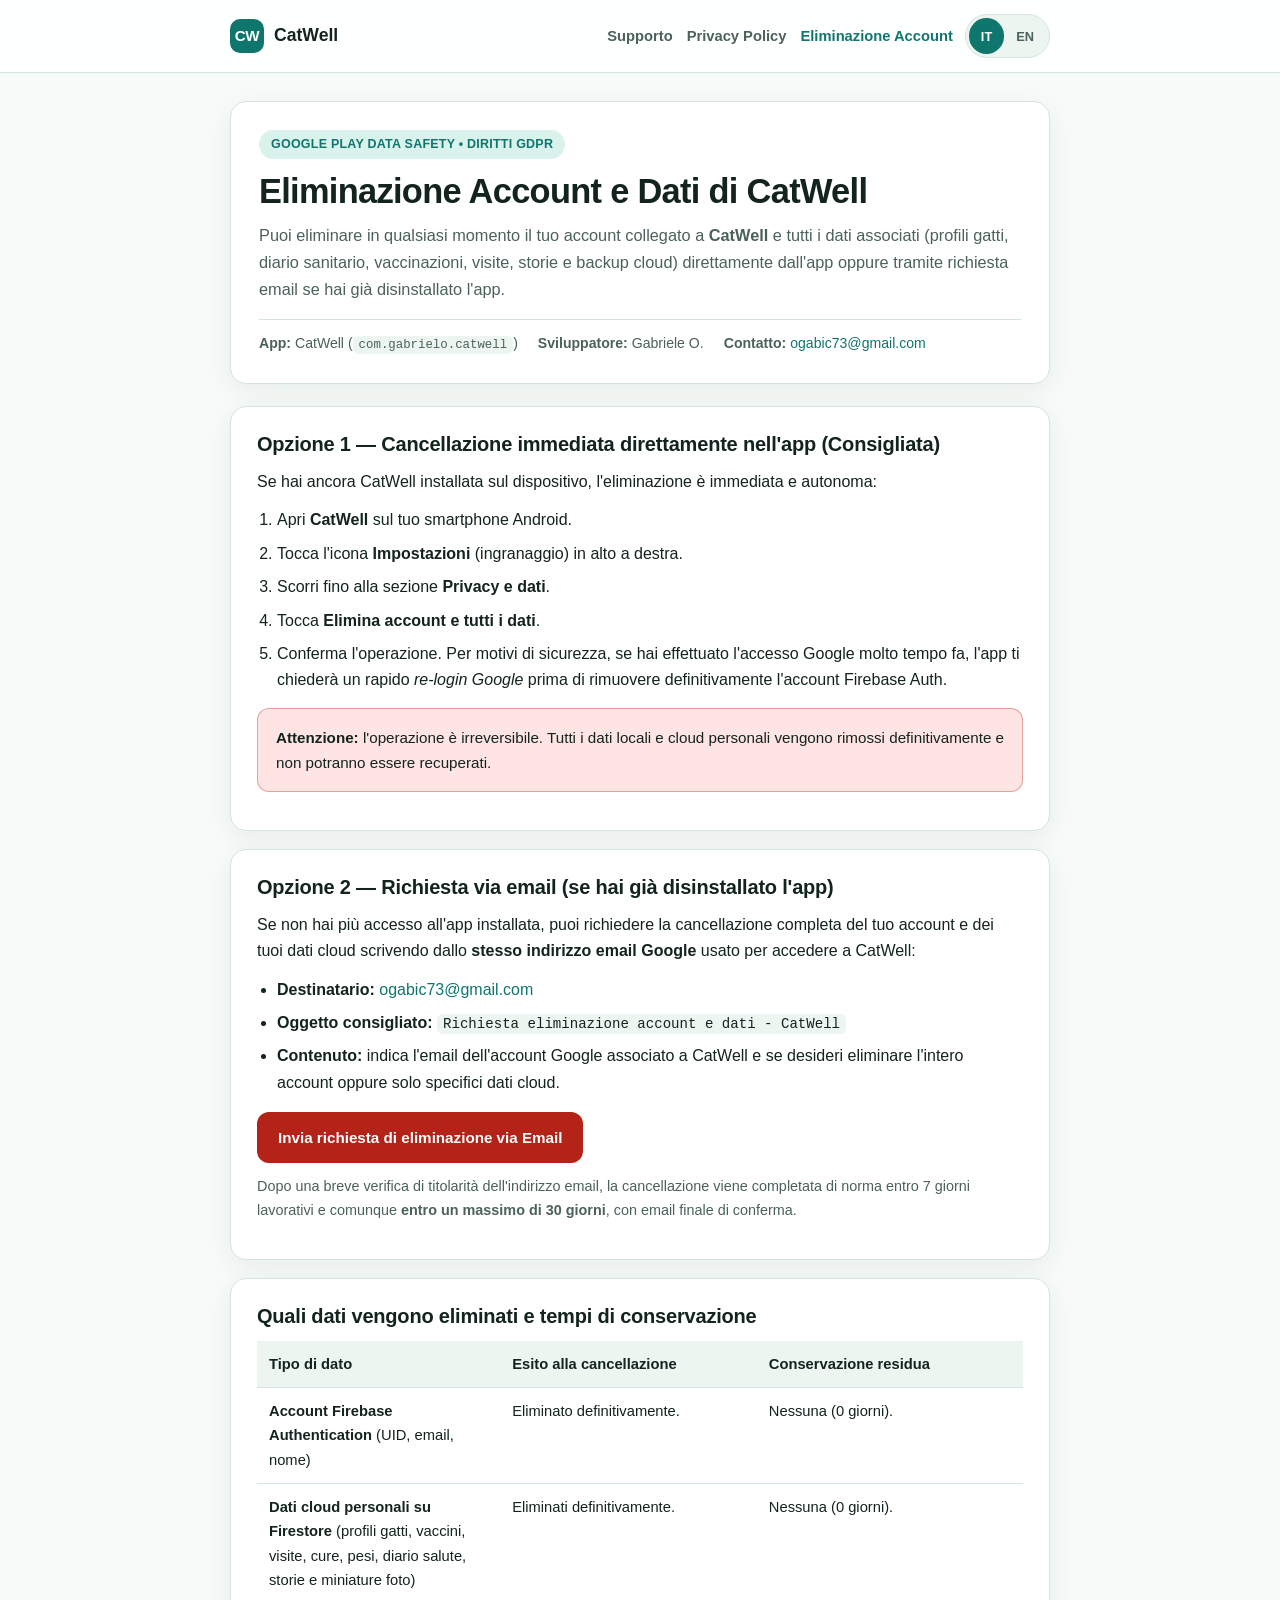
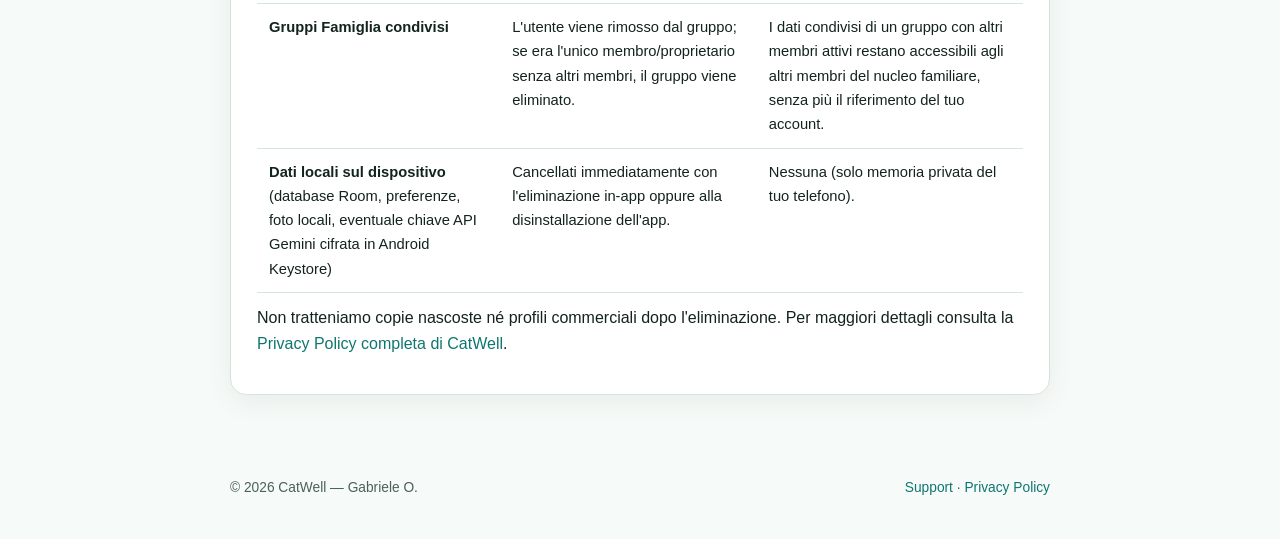
==== account-deletion.html @ 0271b12c "Add files via upload" ====
<!DOCTYPE html>
<html lang="it">
<head>
  <meta charset="UTF-8">
  <meta name="viewport" content="width=device-width, initial-scale=1.0">
  <title>Eliminazione Account e Dati — CatWell</title>
  <meta name="description" content="Come eliminare definitivamente l'account Google collegato e tutti i dati personali associati all'app Android CatWell.">
  <link rel="stylesheet" href="styles.css">
</head>
<body>
  <header class="site-header">
    <div class="header-inner">
      <a class="brand" href="index.html">
        <span class="brand-mark" aria-hidden="true">CW</span>
        <span>CatWell</span>
      </a>
      <div class="header-actions">
        <nav class="nav-links" aria-label="Menu principale">
          <a href="index.html" data-i18n-it="Supporto" data-i18n-en="Support">Supporto</a>
          <a href="privacy-policy.html" data-i18n-it="Privacy Policy" data-i18n-en="Privacy Policy">Privacy Policy</a>
          <a href="account-deletion.html" aria-current="page" data-i18n-it="Eliminazione Account" data-i18n-en="Account Deletion">Eliminazione Account</a>
        </nav>
        <div class="lang-switch" role="group" aria-label="Language switcher">
          <button type="button" class="lang-btn active" data-lang-btn="it" aria-pressed="true">IT</button>
          <button type="button" class="lang-btn" data-lang-btn="en" aria-pressed="false">EN</button>
        </div>
      </div>
    </div>
  </header>

  <main class="container">
    <!-- ITALIAN CONTENT -->
    <div data-lang="it" id="it">
      <section class="hero">
        <span class="eyebrow">Google Play Data Safety • Diritti GDPR</span>
        <h1>Eliminazione Account e Dati di CatWell</h1>
        <p class="lead">
          Puoi eliminare in qualsiasi momento il tuo account collegato a <strong>CatWell</strong> e tutti
          i dati associati (profili gatti, diario sanitario, vaccinazioni, visite, storie e backup cloud)
          direttamente dall'app oppure tramite richiesta email se hai già disinstallato l'app.
        </p>
        <div class="meta-row">
          <span><strong>App:</strong> CatWell (<code>com.gabrielo.catwell</code>)</span>
          <span><strong>Sviluppatore:</strong> Gabriele O.</span>
          <span><strong>Contatto:</strong> <a href="mailto:ogabic73@gmail.com">ogabic73@gmail.com</a></span>
        </div>
      </section>

      <section class="card">
        <h2>Opzione 1 — Cancellazione immediata direttamente nell'app (Consigliata)</h2>
        <p>Se hai ancora CatWell installata sul dispositivo, l'eliminazione è immediata e autonoma:</p>
        <ol>
          <li>Apri <strong>CatWell</strong> sul tuo smartphone Android.</li>
          <li>Tocca l'icona <strong>Impostazioni</strong> (ingranaggio) in alto a destra.</li>
          <li>Scorri fino alla sezione <strong>Privacy e dati</strong>.</li>
          <li>Tocca <strong>Elimina account e tutti i dati</strong>.</li>
          <li>Conferma l'operazione. Per motivi di sicurezza, se hai effettuato l'accesso Google molto tempo fa, l'app ti chiederà un rapido <em>re-login Google</em> prima di rimuovere definitivamente l'account Firebase Auth.</li>
        </ol>
        <div class="callout-danger">
          <strong>Attenzione:</strong> l'operazione è irreversibile. Tutti i dati locali e cloud
          personali vengono rimossi definitivamente e non potranno essere recuperati.
        </div>
      </section>

      <section class="card">
        <h2>Opzione 2 — Richiesta via email (se hai già disinstallato l'app)</h2>
        <p>
          Se non hai più accesso all'app installata, puoi richiedere la cancellazione completa del tuo
          account e dei tuoi dati cloud scrivendo dallo <strong>stesso indirizzo email Google</strong>
          usato per accedere a CatWell:
        </p>
        <ul>
          <li><strong>Destinatario:</strong> <a href="mailto:ogabic73@gmail.com">ogabic73@gmail.com</a></li>
          <li><strong>Oggetto consigliato:</strong> <code>Richiesta eliminazione account e dati - CatWell</code></li>
          <li><strong>Contenuto:</strong> indica l'email dell'account Google associato a CatWell e se desideri eliminare l'intero account oppure solo specifici dati cloud.</li>
        </ul>
        <div class="btn-row">
          <a class="btn btn-danger" href="mailto:ogabic73@gmail.com?subject=Richiesta%20eliminazione%20account%20e%20dati%20-%20CatWell&amp;body=Ciao%2C%0A%0AChiedo%20l%27eliminazione%20definitiva%20del%20mio%20account%20CatWell%20e%20di%20tutti%20i%20dati%20cloud%20associati.%0A%0AEmail%20account%20Google%20usato%20in%20CatWell%3A%20%0A%0AGrazie.">
            Invia richiesta di eliminazione via Email
          </a>
        </div>
        <p style="margin-top: 12px; color: var(--text-muted); font-size: 0.9rem;">
          Dopo una breve verifica di titolarità dell'indirizzo email, la cancellazione viene completata
          di norma entro 7 giorni lavorativi e comunque <strong>entro un massimo di 30 giorni</strong>,
          con email finale di conferma.
        </p>
      </section>

      <section class="card">
        <h2>Quali dati vengono eliminati e tempi di conservazione</h2>
        <div class="table-wrap">
          <table>
            <thead>
              <tr>
                <th>Tipo di dato</th>
                <th>Esito alla cancellazione</th>
                <th>Conservazione residua</th>
              </tr>
            </thead>
            <tbody>
              <tr>
                <td><strong>Account Firebase Authentication</strong> (UID, email, nome)</td>
                <td>Eliminato definitivamente.</td>
                <td>Nessuna (0 giorni).</td>
              </tr>
              <tr>
                <td><strong>Dati cloud personali su Firestore</strong> (profili gatti, vaccini, visite, cure, pesi, diario salute, storie e miniature foto)</td>
                <td>Eliminati definitivamente.</td>
                <td>Nessuna (0 giorni).</td>
              </tr>
              <tr>
                <td><strong>Gruppi Famiglia condivisi</strong></td>
                <td>L'utente viene rimosso dal gruppo; se era l'unico membro/proprietario senza altri membri, il gruppo viene eliminato.</td>
                <td>I dati condivisi di un gruppo con altri membri attivi restano accessibili agli altri membri del nucleo familiare, senza più il riferimento del tuo account.</td>
              </tr>
              <tr>
                <td><strong>Dati locali sul dispositivo</strong> (database Room, preferenze, foto locali, eventuale chiave API Gemini cifrata in Android Keystore)</td>
                <td>Cancellati immediatamente con l'eliminazione in-app oppure alla disinstallazione dell'app.</td>
                <td>Nessuna (solo memoria privata del tuo telefono).</td>
              </tr>
            </tbody>
          </table>
        </div>
        <p>
          Non tratteniamo copie nascoste né profili commerciali dopo l'eliminazione. Per maggiori
          dettagli consulta la <a href="privacy-policy.html">Privacy Policy completa di CatWell</a>.
        </p>
      </section>
    </div>

    <!-- ENGLISH CONTENT -->
    <div data-lang="en" id="en" class="lang-hidden">
      <section class="hero">
        <span class="eyebrow">Google Play Data Safety • GDPR Rights</span>
        <h1>CatWell Account &amp; Data Deletion</h1>
        <p class="lead">
          You can permanently delete your linked <strong>CatWell</strong> account and all associated
          data (cat profiles, health diary, vaccinations, appointments, stories, and cloud backups)
          directly inside the app at any time, or via email if you have already uninstalled the app.
        </p>
        <div class="meta-row">
          <span><strong>App:</strong> CatWell (<code>com.gabrielo.catwell</code>)</span>
          <span><strong>Developer:</strong> Gabriele O.</span>
          <span><strong>Contact:</strong> <a href="mailto:ogabic73@gmail.com">ogabic73@gmail.com</a></span>
        </div>
      </section>

      <section class="card">
        <h2>Option 1 — Instant Deletion Inside the App (Recommended)</h2>
        <p>If CatWell is still installed on your Android device, deletion is immediate and self-service:</p>
        <ol>
          <li>Open <strong>CatWell</strong> on your Android phone.</li>
          <li>Tap the <strong>Settings</strong> (gear) icon in the top-right corner.</li>
          <li>Scroll to the <strong>Privacy &amp; Data</strong> section.</li>
          <li>Tap <strong>Delete account and all data</strong>.</li>
          <li>Confirm deletion. For security, if your Google session is old, CatWell will ask you to re-authenticate with Google before permanently removing your Firebase Authentication account.</li>
        </ol>
        <div class="callout-danger">
          <strong>Warning:</strong> Deletion is permanent and cannot be undone. All local and personal
          cloud records will be permanently erased.
        </div>
      </section>

      <section class="card">
        <h2>Option 2 — Email Request (If You Already Uninstalled the App)</h2>
        <p>
          If you no longer have CatWell installed, request complete account and cloud data deletion by
          sending an email from the <strong>same Google account email address</strong> used in CatWell:
        </p>
        <ul>
          <li><strong>Recipient:</strong> <a href="mailto:ogabic73@gmail.com">ogabic73@gmail.com</a></li>
          <li><strong>Subject:</strong> <code>Account and Data Deletion Request - CatWell</code></li>
          <li><strong>Details:</strong> Include the Google email address linked to CatWell and specify whether you want full account deletion or removal of specific cloud data.</li>
        </ul>
        <div class="btn-row">
          <a class="btn btn-danger" href="mailto:ogabic73@gmail.com?subject=Account%20and%20Data%20Deletion%20Request%20-%20CatWell&amp;body=Hello%2C%0A%0APlease%20permanently%20delete%20my%20CatWell%20account%20and%20all%20associated%20cloud%20data.%0A%0AGoogle%20email%20used%20in%20CatWell%3A%20%0A%0AThank%20you.">
            Send Deletion Request by Email
          </a>
        </div>
        <p style="margin-top: 12px; color: var(--text-muted); font-size: 0.9rem;">
          After verifying ownership of the email address, deletion is typically completed within 7
          business days and always <strong>within a maximum of 30 days</strong>, followed by a confirmation email.
        </p>
      </section>

      <section class="card">
        <h2>Data Deleted &amp; Retention Summary</h2>
        <div class="table-wrap">
          <table>
            <thead>
              <tr>
                <th>Data Type</th>
                <th>Action on Deletion</th>
                <th>Retention After Deletion</th>
              </tr>
            </thead>
            <tbody>
              <tr>
                <td><strong>Firebase Authentication Account</strong> (UID, email, display name)</td>
                <td>Permanently deleted.</td>
                <td>None (0 days).</td>
              </tr>
              <tr>
                <td><strong>Personal Cloud Firestore Data</strong> (cat profiles, vaccines, vet visits, care tasks, weight logs, diary notes, stories &amp; thumbnails)</td>
                <td>Permanently deleted.</td>
                <td>None (0 days).</td>
              </tr>
              <tr>
                <td><strong>Shared Family Sync Groups</strong></td>
                <td>Your membership is removed; if you were the sole remaining member, the family group is deleted.</td>
                <td>Shared records in an active multi-member family group remain accessible to the remaining family members without your personal account record.</td>
              </tr>
              <tr>
                <td><strong>On-Device Local Data</strong> (Room database, preferences, local photos, optional Android Keystore-encrypted personal Gemini API key)</td>
                <td>Wiped immediately on in-app deletion or automatically removed when uninstalling the app.</td>
                <td>None (stored exclusively in your device's private app storage).</td>
              </tr>
            </tbody>
          </table>
        </div>
        <p>
          We do not retain hidden backups or marketing profiles after deletion. See the full
          <a href="privacy-policy.html#en">CatWell Privacy Policy</a> for additional details.
        </p>
      </section>
    </div>
  </main>

  <footer class="site-footer">
    <span>© 2026 CatWell — Gabriele O.</span>
    <span><a href="index.html">Support</a> · <a href="privacy-policy.html">Privacy Policy</a></span>
  </footer>

  <script>
    (function () {
      function setLang(lang) {
        document.documentElement.lang = lang;
        document.querySelectorAll('[data-lang]').forEach(function (el) {
          el.classList.toggle('lang-hidden', el.getAttribute('data-lang') !== lang);
        });
        document.querySelectorAll('[data-lang-btn]').forEach(function (btn) {
          var active = btn.getAttribute('data-lang-btn') === lang;
          btn.classList.toggle('active', active);
          btn.setAttribute('aria-pressed', active ? 'true' : 'false');
        });
        document.querySelectorAll('[data-i18n-it]').forEach(function (el) {
          el.textContent = el.getAttribute(lang === 'en' ? 'data-i18n-en' : 'data-i18n-it');
        });
      }
      var initial = (window.location.hash === '#en' || new URLSearchParams(window.location.search).get('lang') === 'en') ? 'en' : 'it';
      setLang(initial);
      document.querySelectorAll('[data-lang-btn]').forEach(function (btn) {
        btn.addEventListener('click', function () {
          setLang(btn.getAttribute('data-lang-btn'));
        });
      });
    })();
  </script>
</body>
</html>
---- styles.css ----
:root {
  --bg: #f6faf8;
  --surface: #ffffff;
  --surface-subtle: #edf5f1;
  --text: #13231f;
  --text-muted: #4b615b;
  --primary: #0f766e;
  --primary-hover: #0d5f59;
  --primary-soft: #d9f2ec;
  --border: #d5e4de;
  --danger: #b42318;
  --danger-soft: #fee4e2;
  --warning-bg: #fff8eb;
  --warning-border: #f5c97b;
  --shadow: 0 8px 28px rgba(15, 45, 38, 0.06);
  --radius: 16px;
}

@media (prefers-color-scheme: dark) {
  :root {
    --bg: #0c1412;
    --surface: #13201d;
    --surface-subtle: #192925;
    --text: #e9f3f0;
    --text-muted: #a3bab3;
    --primary: #2dd4bf;
    --primary-hover: #5eead4;
    --primary-soft: rgba(45, 212, 191, 0.14);
    --border: #243934;
    --danger: #fda29b;
    --danger-soft: rgba(240, 68, 56, 0.16);
    --warning-bg: rgba(245, 158, 11, 0.12);
    --warning-border: rgba(245, 158, 11, 0.35);
    --shadow: 0 12px 32px rgba(0, 0, 0, 0.35);
  }
}

* {
  box-sizing: border-box;
}

html {
  scroll-behavior: smooth;
}

body {
  margin: 0;
  font-family: -apple-system, BlinkMacSystemFont, "Segoe UI", Roboto, Inter, Helvetica, Arial, sans-serif;
  background: var(--bg);
  color: var(--text);
  line-height: 1.65;
  -webkit-font-smoothing: antialiased;
}

a {
  color: var(--primary);
  text-decoration: none;
}

a:hover {
  text-decoration: underline;
}

.site-header {
  position: sticky;
  top: 0;
  z-index: 20;
  background: color-mix(in srgb, var(--surface) 88%, transparent);
  backdrop-filter: blur(12px);
  border-bottom: 1px solid var(--border);
}

.header-inner {
  max-width: 860px;
  margin: 0 auto;
  padding: 14px 20px;
  display: flex;
  align-items: center;
  justify-content: space-between;
  gap: 12px;
  flex-wrap: wrap;
}

.brand {
  display: inline-flex;
  align-items: center;
  gap: 10px;
  font-weight: 800;
  font-size: 1.1rem;
  color: var(--text);
}

.brand-mark {
  width: 34px;
  height: 34px;
  border-radius: 10px;
  background: var(--primary);
  color: #ffffff;
  display: inline-flex;
  align-items: center;
  justify-content: center;
  font-weight: 800;
  font-size: 0.95rem;
  letter-spacing: -0.02em;
}

@media (prefers-color-scheme: dark) {
  .brand-mark {
    color: #062825;
  }
}

.header-actions {
  display: flex;
  align-items: center;
  gap: 12px;
  flex-wrap: wrap;
}

.nav-links {
  display: flex;
  gap: 14px;
  font-size: 0.92rem;
  font-weight: 600;
}

.nav-links a {
  color: var(--text-muted);
}

.nav-links a[aria-current="page"],
.nav-links a:hover {
  color: var(--primary);
}

.lang-switch {
  display: inline-flex;
  padding: 3px;
  border-radius: 999px;
  border: 1px solid var(--border);
  background: var(--surface-subtle);
}

.lang-btn {
  border: 0;
  background: transparent;
  color: var(--text-muted);
  font-weight: 700;
  font-size: 0.8rem;
  padding: 6px 12px;
  min-height: 36px;
  border-radius: 999px;
  cursor: pointer;
}

.lang-btn.active {
  background: var(--primary);
  color: #ffffff;
}

@media (prefers-color-scheme: dark) {
  .lang-btn.active {
    color: #062825;
  }
}

.container {
  max-width: 860px;
  margin: 0 auto;
  padding: 28px 20px 64px;
}

.hero {
  background: var(--surface);
  border: 1px solid var(--border);
  border-radius: var(--radius);
  padding: 28px;
  box-shadow: var(--shadow);
  margin-bottom: 22px;
}

.eyebrow {
  display: inline-block;
  padding: 4px 12px;
  border-radius: 999px;
  background: var(--primary-soft);
  color: var(--primary);
  font-size: 0.78rem;
  font-weight: 700;
  letter-spacing: 0.02em;
  text-transform: uppercase;
  margin-bottom: 12px;
}

h1 {
  margin: 0 0 10px;
  font-size: clamp(1.6rem, 3.2vw, 2.15rem);
  line-height: 1.2;
  letter-spacing: -0.02em;
}

h2 {
  margin: 0 0 12px;
  font-size: 1.25rem;
  line-height: 1.3;
  letter-spacing: -0.01em;
}

h3 {
  margin: 18px 0 8px;
  font-size: 1.02rem;
}

p {
  margin: 0 0 12px;
  color: var(--text);
}

.lead {
  color: var(--text-muted);
  font-size: 1.02rem;
  margin-bottom: 16px;
}

.meta-row {
  display: flex;
  flex-wrap: wrap;
  gap: 10px 20px;
  font-size: 0.88rem;
  color: var(--text-muted);
  padding-top: 12px;
  border-top: 1px solid var(--border);
}

.card {
  background: var(--surface);
  border: 1px solid var(--border);
  border-radius: var(--radius);
  padding: 24px 26px;
  box-shadow: var(--shadow);
  margin-bottom: 18px;
}

.card-grid {
  display: grid;
  grid-template-columns: repeat(auto-fit, minmax(240px, 1fr));
  gap: 16px;
  margin-bottom: 18px;
}

.card ul,
.card ol {
  margin: 8px 0 12px;
  padding-left: 20px;
}

.card li {
  margin-bottom: 7px;
}

.callout {
  padding: 16px 18px;
  border-radius: 12px;
  background: var(--warning-bg);
  border: 1px solid var(--warning-border);
  margin: 14px 0;
  font-size: 0.95rem;
}

.callout-danger {
  padding: 16px 18px;
  border-radius: 12px;
  background: var(--danger-soft);
  border: 1px solid color-mix(in srgb, var(--danger) 35%, transparent);
  margin: 14px 0;
  font-size: 0.95rem;
}

.btn-row {
  display: flex;
  flex-wrap: wrap;
  gap: 12px;
  margin-top: 16px;
}

.btn {
  display: inline-flex;
  align-items: center;
  justify-content: center;
  min-height: 48px;
  padding: 12px 20px;
  border-radius: 12px;
  font-weight: 700;
  font-size: 0.95rem;
  border: 1px solid transparent;
  transition: background-color 0.15s ease, border-color 0.15s ease;
}

.btn:hover {
  text-decoration: none;
}

.btn-primary {
  background: var(--primary);
  color: #ffffff;
}

.btn-primary:hover {
  background: var(--primary-hover);
}

@media (prefers-color-scheme: dark) {
  .btn-primary {
    color: #062825;
  }
}

.btn-outline {
  background: transparent;
  color: var(--text);
  border-color: var(--border);
}

.btn-outline:hover {
  background: var(--surface-subtle);
}

.btn-danger {
  background: var(--danger);
  color: #ffffff;
}

@media (prefers-color-scheme: dark) {
  .btn-danger {
    color: #2b0706;
  }
}

.toc {
  display: flex;
  flex-wrap: wrap;
  gap: 8px;
  margin-top: 14px;
}

.toc a {
  font-size: 0.85rem;
  font-weight: 600;
  padding: 6px 12px;
  border-radius: 999px;
  background: var(--surface-subtle);
  border: 1px solid var(--border);
  color: var(--text);
}

.toc a:hover {
  border-color: var(--primary);
  color: var(--primary);
  text-decoration: none;
}

.table-wrap {
  width: 100%;
  overflow-x: auto;
  margin: 12px 0;
}

table {
  width: 100%;
  border-collapse: collapse;
  font-size: 0.92rem;
}

th,
td {
  text-align: left;
  padding: 11px 12px;
  border-bottom: 1px solid var(--border);
  vertical-align: top;
}

th {
  background: var(--surface-subtle);
  font-weight: 700;
}

code {
  font-family: ui-monospace, SFMono-Regular, Menlo, Monaco, Consolas, monospace;
  font-size: 0.88em;
  padding: 2px 6px;
  border-radius: 6px;
  background: var(--surface-subtle);
}

.site-footer {
  max-width: 860px;
  margin: 0 auto;
  padding: 0 20px 40px;
  color: var(--text-muted);
  font-size: 0.86rem;
  display: flex;
  justify-content: space-between;
  flex-wrap: wrap;
  gap: 10px;
}

.lang-hidden {
  display: none !important;
}

@media (max-width: 600px) {
  .hero,
  .card {
    padding: 20px 18px;
  }
}
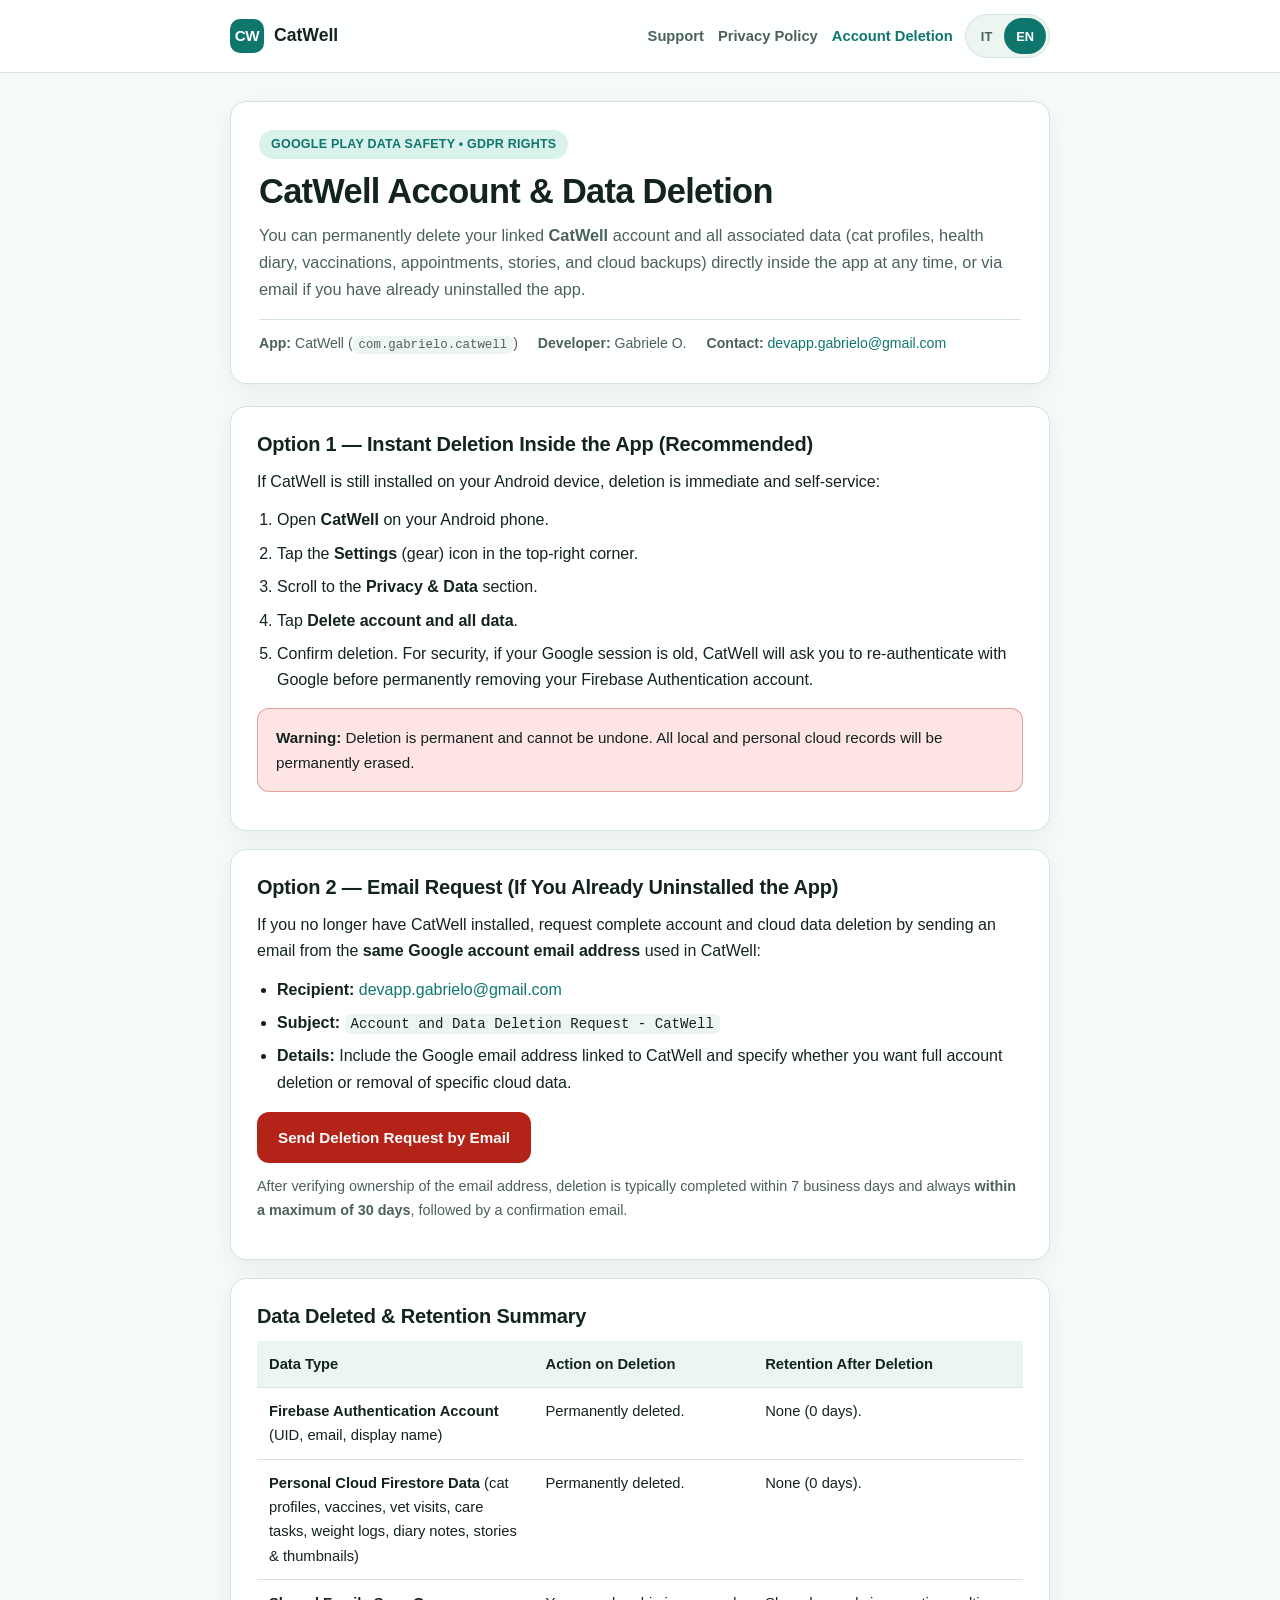
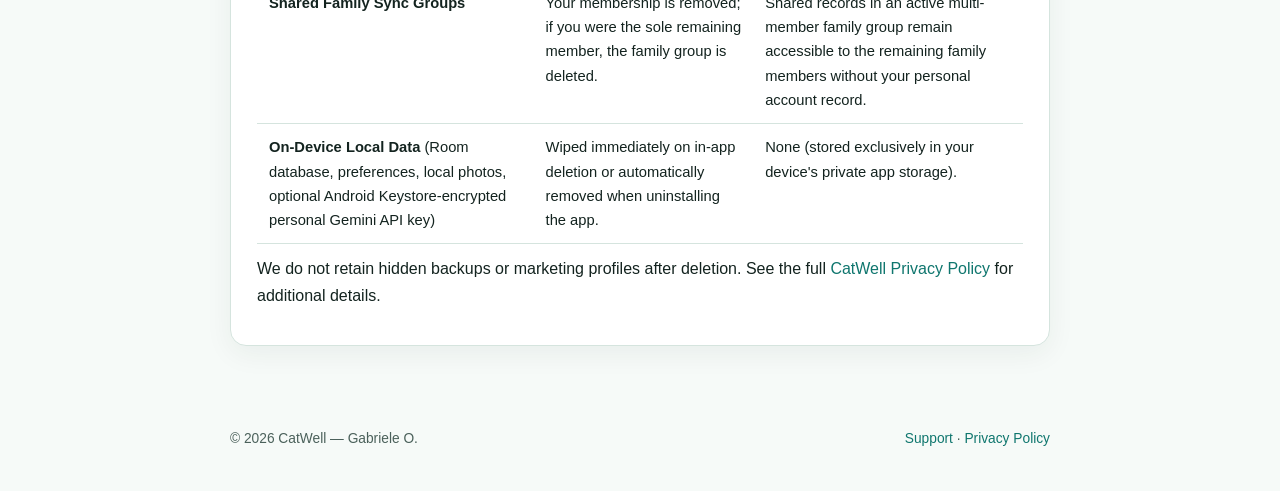
==== commit f2854529: "Add files via upload" ====
--- a/account-deletion.html
+++ b/account-deletion.html
@@ -42,7 +42,7 @@
         <div class="meta-row">
           <span><strong>App:</strong> CatWell (<code>com.gabrielo.catwell</code>)</span>
           <span><strong>Sviluppatore:</strong> Gabriele O.</span>
-          <span><strong>Contatto:</strong> <a href="mailto:ogabic73@gmail.com">ogabic73@gmail.com</a></span>
+          <span><strong>Contatto:</strong> <a href="mailto:devapp.gabrielo@gmail.com">devapp.gabrielo@gmail.com</a></span>
         </div>
       </section>
 
@@ -70,12 +70,12 @@
           usato per accedere a CatWell:
         </p>
         <ul>
-          <li><strong>Destinatario:</strong> <a href="mailto:ogabic73@gmail.com">ogabic73@gmail.com</a></li>
+          <li><strong>Destinatario:</strong> <a href="mailto:devapp.gabrielo@gmail.com">devapp.gabrielo@gmail.com</a></li>
           <li><strong>Oggetto consigliato:</strong> <code>Richiesta eliminazione account e dati - CatWell</code></li>
           <li><strong>Contenuto:</strong> indica l'email dell'account Google associato a CatWell e se desideri eliminare l'intero account oppure solo specifici dati cloud.</li>
         </ul>
         <div class="btn-row">
-          <a class="btn btn-danger" href="mailto:ogabic73@gmail.com?subject=Richiesta%20eliminazione%20account%20e%20dati%20-%20CatWell&amp;body=Ciao%2C%0A%0AChiedo%20l%27eliminazione%20definitiva%20del%20mio%20account%20CatWell%20e%20di%20tutti%20i%20dati%20cloud%20associati.%0A%0AEmail%20account%20Google%20usato%20in%20CatWell%3A%20%0A%0AGrazie.">
+          <a class="btn btn-danger" href="mailto:devapp.gabrielo@gmail.com?subject=Richiesta%20eliminazione%20account%20e%20dati%20-%20CatWell&amp;body=Ciao%2C%0A%0AChiedo%20l%27eliminazione%20definitiva%20del%20mio%20account%20CatWell%20e%20di%20tutti%20i%20dati%20cloud%20associati.%0A%0AEmail%20account%20Google%20usato%20in%20CatWell%3A%20%0A%0AGrazie.">
             Invia richiesta di eliminazione via Email
           </a>
         </div>
@@ -141,7 +141,7 @@
         <div class="meta-row">
           <span><strong>App:</strong> CatWell (<code>com.gabrielo.catwell</code>)</span>
           <span><strong>Developer:</strong> Gabriele O.</span>
-          <span><strong>Contact:</strong> <a href="mailto:ogabic73@gmail.com">ogabic73@gmail.com</a></span>
+          <span><strong>Contact:</strong> <a href="mailto:devapp.gabrielo@gmail.com">devapp.gabrielo@gmail.com</a></span>
         </div>
       </section>
 
@@ -168,12 +168,12 @@
           sending an email from the <strong>same Google account email address</strong> used in CatWell:
         </p>
         <ul>
-          <li><strong>Recipient:</strong> <a href="mailto:ogabic73@gmail.com">ogabic73@gmail.com</a></li>
+          <li><strong>Recipient:</strong> <a href="mailto:devapp.gabrielo@gmail.com">devapp.gabrielo@gmail.com</a></li>
           <li><strong>Subject:</strong> <code>Account and Data Deletion Request - CatWell</code></li>
           <li><strong>Details:</strong> Include the Google email address linked to CatWell and specify whether you want full account deletion or removal of specific cloud data.</li>
         </ul>
         <div class="btn-row">
-          <a class="btn btn-danger" href="mailto:ogabic73@gmail.com?subject=Account%20and%20Data%20Deletion%20Request%20-%20CatWell&amp;body=Hello%2C%0A%0APlease%20permanently%20delete%20my%20CatWell%20account%20and%20all%20associated%20cloud%20data.%0A%0AGoogle%20email%20used%20in%20CatWell%3A%20%0A%0AThank%20you.">
+          <a class="btn btn-danger" href="mailto:devapp.gabrielo@gmail.com?subject=Account%20and%20Data%20Deletion%20Request%20-%20CatWell&amp;body=Hello%2C%0A%0APlease%20permanently%20delete%20my%20CatWell%20account%20and%20all%20associated%20cloud%20data.%0A%0AGoogle%20email%20used%20in%20CatWell%3A%20%0A%0AThank%20you.">
             Send Deletion Request by Email
           </a>
         </div>
@@ -233,7 +233,7 @@
 
   <script>
     (function () {
-      function setLang(lang) {
+      function setLang(lang, persist) {
         document.documentElement.lang = lang;
         document.querySelectorAll('[data-lang]').forEach(function (el) {
           el.classList.toggle('lang-hidden', el.getAttribute('data-lang') !== lang);
@@ -246,12 +246,26 @@
         document.querySelectorAll('[data-i18n-it]').forEach(function (el) {
           el.textContent = el.getAttribute(lang === 'en' ? 'data-i18n-en' : 'data-i18n-it');
         });
+        if (persist) {
+          try { sessionStorage.setItem('catwell_legal_lang', lang); } catch (e) {}
+        }
       }
-      var initial = (window.location.hash === '#en' || new URLSearchParams(window.location.search).get('lang') === 'en') ? 'en' : 'it';
-      setLang(initial);
+      function detectInitialLang() {
+        var hash = (window.location.hash || '').toLowerCase();
+        var param = (new URLSearchParams(window.location.search).get('lang') || '').toLowerCase();
+        if (param === 'it' || hash === '#it' || hash.indexOf('#it-') === 0) return 'it';
+        if (param === 'en' || hash === '#en' || hash.indexOf('#en-') === 0) return 'en';
+        try {
+          var saved = sessionStorage.getItem('catwell_legal_lang');
+          if (saved === 'it' || saved === 'en') return saved;
+        } catch (e) {}
+        var browserLang = (navigator.language || (navigator.languages && navigator.languages[0]) || 'en').toLowerCase();
+        return browserLang.indexOf('it') === 0 ? 'it' : 'en';
+      }
+      setLang(detectInitialLang(), false);
       document.querySelectorAll('[data-lang-btn]').forEach(function (btn) {
         btn.addEventListener('click', function () {
-          setLang(btn.getAttribute('data-lang-btn'));
+          setLang(btn.getAttribute('data-lang-btn'), true);
         });
       });
     })();
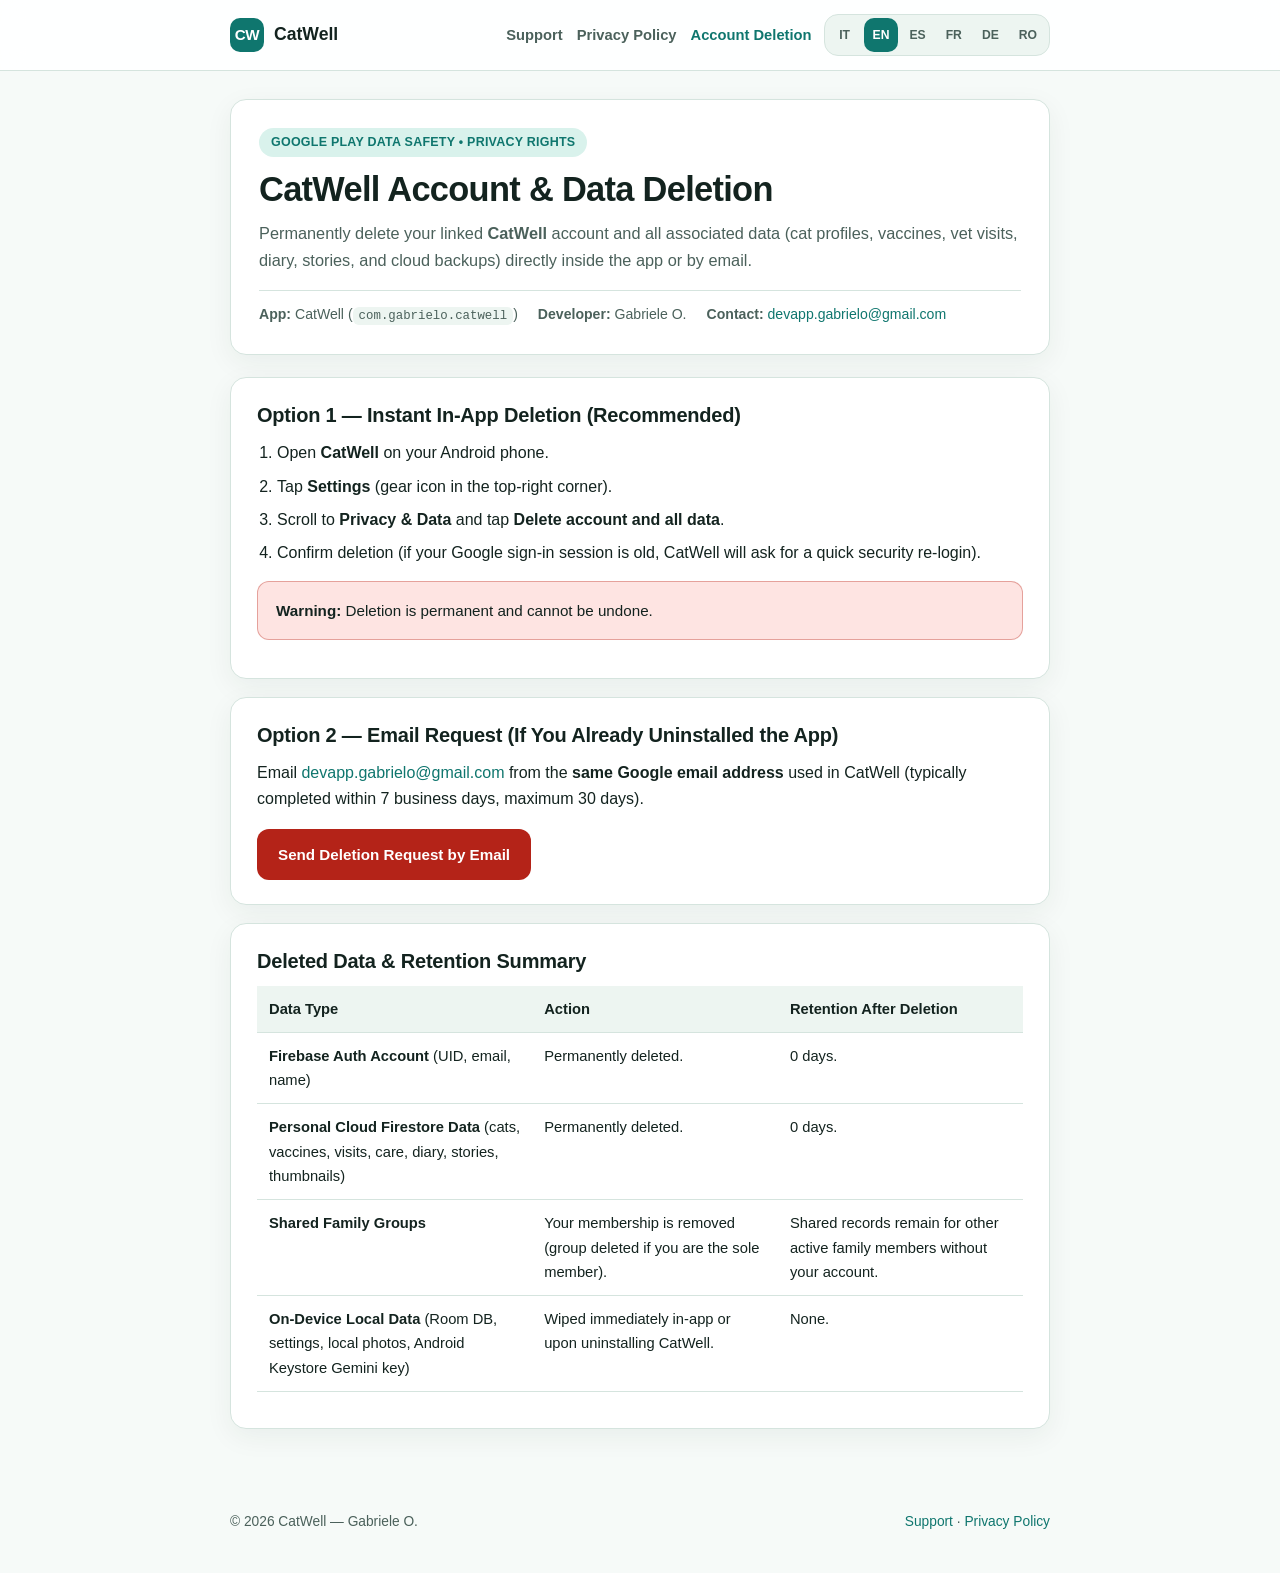
==== commit f8d25061: "Add files via upload" ====
--- a/account-deletion.html
+++ b/account-deletion.html
@@ -3,8 +3,8 @@
 <head>
   <meta charset="UTF-8">
   <meta name="viewport" content="width=device-width, initial-scale=1.0">
-  <title>Eliminazione Account e Dati — CatWell</title>
-  <meta name="description" content="Come eliminare definitivamente l'account Google collegato e tutti i dati personali associati all'app Android CatWell.">
+  <title>Account &amp; Data Deletion — CatWell</title>
+  <meta name="description" content="How to permanently delete your CatWell account and all associated personal data in IT, EN, ES, FR, DE, and RO.">
   <link rel="stylesheet" href="styles.css">
 </head>
 <body>
@@ -15,213 +15,291 @@
         <span>CatWell</span>
       </a>
       <div class="header-actions">
-        <nav class="nav-links" aria-label="Menu principale">
-          <a href="index.html" data-i18n-it="Supporto" data-i18n-en="Support">Supporto</a>
-          <a href="privacy-policy.html" data-i18n-it="Privacy Policy" data-i18n-en="Privacy Policy">Privacy Policy</a>
-          <a href="account-deletion.html" aria-current="page" data-i18n-it="Eliminazione Account" data-i18n-en="Account Deletion">Eliminazione Account</a>
+        <nav class="nav-links" aria-label="Main navigation">
+          <a href="index.html" data-nav="support">Supporto</a>
+          <a href="privacy-policy.html" data-nav="privacy">Privacy Policy</a>
+          <a href="account-deletion.html" aria-current="page" data-nav="deletion">Eliminazione Account</a>
         </nav>
         <div class="lang-switch" role="group" aria-label="Language switcher">
           <button type="button" class="lang-btn active" data-lang-btn="it" aria-pressed="true">IT</button>
           <button type="button" class="lang-btn" data-lang-btn="en" aria-pressed="false">EN</button>
+          <button type="button" class="lang-btn" data-lang-btn="es" aria-pressed="false">ES</button>
+          <button type="button" class="lang-btn" data-lang-btn="fr" aria-pressed="false">FR</button>
+          <button type="button" class="lang-btn" data-lang-btn="de" aria-pressed="false">DE</button>
+          <button type="button" class="lang-btn" data-lang-btn="ro" aria-pressed="false">RO</button>
         </div>
       </div>
     </div>
   </header>
 
   <main class="container">
-    <!-- ITALIAN CONTENT -->
+    <!-- ITALIAN -->
     <div data-lang="it" id="it">
       <section class="hero">
         <span class="eyebrow">Google Play Data Safety • Diritti GDPR</span>
         <h1>Eliminazione Account e Dati di CatWell</h1>
-        <p class="lead">
-          Puoi eliminare in qualsiasi momento il tuo account collegato a <strong>CatWell</strong> e tutti
-          i dati associati (profili gatti, diario sanitario, vaccinazioni, visite, storie e backup cloud)
-          direttamente dall'app oppure tramite richiesta email se hai già disinstallato l'app.
-        </p>
+        <p class="lead">Elimina definitivamente il tuo account collegato a <strong>CatWell</strong> e tutti i dati associati (profili gatti, vaccini, visite, diario, storie e backup cloud) direttamente dall'app oppure via email.</p>
         <div class="meta-row">
           <span><strong>App:</strong> CatWell (<code>com.gabrielo.catwell</code>)</span>
           <span><strong>Sviluppatore:</strong> Gabriele O.</span>
           <span><strong>Contatto:</strong> <a href="mailto:devapp.gabrielo@gmail.com">devapp.gabrielo@gmail.com</a></span>
         </div>
       </section>
-
-      <section class="card">
-        <h2>Opzione 1 — Cancellazione immediata direttamente nell'app (Consigliata)</h2>
-        <p>Se hai ancora CatWell installata sul dispositivo, l'eliminazione è immediata e autonoma:</p>
+      <section class="card">
+        <h2>Opzione 1 — Cancellazione immediata nell'app (Consigliata)</h2>
         <ol>
           <li>Apri <strong>CatWell</strong> sul tuo smartphone Android.</li>
-          <li>Tocca l'icona <strong>Impostazioni</strong> (ingranaggio) in alto a destra.</li>
-          <li>Scorri fino alla sezione <strong>Privacy e dati</strong>.</li>
-          <li>Tocca <strong>Elimina account e tutti i dati</strong>.</li>
-          <li>Conferma l'operazione. Per motivi di sicurezza, se hai effettuato l'accesso Google molto tempo fa, l'app ti chiederà un rapido <em>re-login Google</em> prima di rimuovere definitivamente l'account Firebase Auth.</li>
-        </ol>
-        <div class="callout-danger">
-          <strong>Attenzione:</strong> l'operazione è irreversibile. Tutti i dati locali e cloud
-          personali vengono rimossi definitivamente e non potranno essere recuperati.
-        </div>
-      </section>
-
+          <li>Tocca <strong>Impostazioni</strong> (icona ingranaggio in alto a destra).</li>
+          <li>Scorri fino a <strong>Privacy e dati</strong> e tocca <strong>Elimina account e tutti i dati</strong>.</li>
+          <li>Conferma (se la sessione Google è vecchia, l'app richiederà un rapido re-login di sicurezza).</li>
+        </ol>
+        <div class="callout-danger"><strong>Attenzione:</strong> l'eliminazione è definitiva e irreversibile.</div>
+      </section>
       <section class="card">
         <h2>Opzione 2 — Richiesta via email (se hai già disinstallato l'app)</h2>
-        <p>
-          Se non hai più accesso all'app installata, puoi richiedere la cancellazione completa del tuo
-          account e dei tuoi dati cloud scrivendo dallo <strong>stesso indirizzo email Google</strong>
-          usato per accedere a CatWell:
-        </p>
-        <ul>
-          <li><strong>Destinatario:</strong> <a href="mailto:devapp.gabrielo@gmail.com">devapp.gabrielo@gmail.com</a></li>
-          <li><strong>Oggetto consigliato:</strong> <code>Richiesta eliminazione account e dati - CatWell</code></li>
-          <li><strong>Contenuto:</strong> indica l'email dell'account Google associato a CatWell e se desideri eliminare l'intero account oppure solo specifici dati cloud.</li>
-        </ul>
-        <div class="btn-row">
-          <a class="btn btn-danger" href="mailto:devapp.gabrielo@gmail.com?subject=Richiesta%20eliminazione%20account%20e%20dati%20-%20CatWell&amp;body=Ciao%2C%0A%0AChiedo%20l%27eliminazione%20definitiva%20del%20mio%20account%20CatWell%20e%20di%20tutti%20i%20dati%20cloud%20associati.%0A%0AEmail%20account%20Google%20usato%20in%20CatWell%3A%20%0A%0AGrazie.">
-            Invia richiesta di eliminazione via Email
-          </a>
-        </div>
-        <p style="margin-top: 12px; color: var(--text-muted); font-size: 0.9rem;">
-          Dopo una breve verifica di titolarità dell'indirizzo email, la cancellazione viene completata
-          di norma entro 7 giorni lavorativi e comunque <strong>entro un massimo di 30 giorni</strong>,
-          con email finale di conferma.
-        </p>
-      </section>
-
-      <section class="card">
-        <h2>Quali dati vengono eliminati e tempi di conservazione</h2>
-        <div class="table-wrap">
-          <table>
-            <thead>
-              <tr>
-                <th>Tipo di dato</th>
-                <th>Esito alla cancellazione</th>
-                <th>Conservazione residua</th>
-              </tr>
-            </thead>
-            <tbody>
-              <tr>
-                <td><strong>Account Firebase Authentication</strong> (UID, email, nome)</td>
-                <td>Eliminato definitivamente.</td>
-                <td>Nessuna (0 giorni).</td>
-              </tr>
-              <tr>
-                <td><strong>Dati cloud personali su Firestore</strong> (profili gatti, vaccini, visite, cure, pesi, diario salute, storie e miniature foto)</td>
-                <td>Eliminati definitivamente.</td>
-                <td>Nessuna (0 giorni).</td>
-              </tr>
-              <tr>
-                <td><strong>Gruppi Famiglia condivisi</strong></td>
-                <td>L'utente viene rimosso dal gruppo; se era l'unico membro/proprietario senza altri membri, il gruppo viene eliminato.</td>
-                <td>I dati condivisi di un gruppo con altri membri attivi restano accessibili agli altri membri del nucleo familiare, senza più il riferimento del tuo account.</td>
-              </tr>
-              <tr>
-                <td><strong>Dati locali sul dispositivo</strong> (database Room, preferenze, foto locali, eventuale chiave API Gemini cifrata in Android Keystore)</td>
-                <td>Cancellati immediatamente con l'eliminazione in-app oppure alla disinstallazione dell'app.</td>
-                <td>Nessuna (solo memoria privata del tuo telefono).</td>
-              </tr>
-            </tbody>
-          </table>
-        </div>
-        <p>
-          Non tratteniamo copie nascoste né profili commerciali dopo l'eliminazione. Per maggiori
-          dettagli consulta la <a href="privacy-policy.html">Privacy Policy completa di CatWell</a>.
-        </p>
-      </section>
-    </div>
-
-    <!-- ENGLISH CONTENT -->
+        <p>Scrivi dallo <strong>stesso indirizzo email Google</strong> usato in CatWell a <a href="mailto:devapp.gabrielo@gmail.com">devapp.gabrielo@gmail.com</a> (evasione entro 7 giorni lavorativi, massimo 30 giorni).</p>
+        <div class="btn-row">
+          <a class="btn btn-danger" href="mailto:devapp.gabrielo@gmail.com?subject=Richiesta%20eliminazione%20account%20e%20dati%20-%20CatWell&amp;body=Ciao%2C%0A%0AChiedo%20l%27eliminazione%20definitiva%20del%20mio%20account%20CatWell%20e%20di%20tutti%20i%20dati%20cloud%20associati.%0A%0AEmail%20Google%20usata%20in%20CatWell%3A%20">Invia richiesta di eliminazione via Email</a>
+        </div>
+      </section>
+      <section class="card">
+        <h2>Riepilogo dati eliminati e conservazione</h2>
+        <div class="table-wrap">
+          <table>
+            <thead><tr><th>Tipo di dato</th><th>Esito</th><th>Conservazione residua</th></tr></thead>
+            <tbody>
+              <tr><td><strong>Account Firebase Auth</strong> (UID, email, nome)</td><td>Eliminato definitivamente.</td><td>0 giorni.</td></tr>
+              <tr><td><strong>Dati cloud personali Firestore</strong> (gatti, vaccini, visite, cure, diario, storie, miniature)</td><td>Eliminati definitivamente.</td><td>0 giorni.</td></tr>
+              <tr><td><strong>Gruppi Famiglia condivisi</strong></td><td>Rimozione dal gruppo (o eliminazione del gruppo se unico membro).</td><td>I dati condivisi restano agli altri membri attivi senza il tuo account.</td></tr>
+              <tr><td><strong>Dati locali</strong> (Room, preferenze, foto locali, chiave Gemini in Android Keystore)</td><td>Cancellati subito in-app o alla disinstallazione.</td><td>Nessuna.</td></tr>
+            </tbody>
+          </table>
+        </div>
+      </section>
+    </div>
+
+    <!-- ENGLISH -->
     <div data-lang="en" id="en" class="lang-hidden">
       <section class="hero">
-        <span class="eyebrow">Google Play Data Safety • GDPR Rights</span>
+        <span class="eyebrow">Google Play Data Safety • Privacy Rights</span>
         <h1>CatWell Account &amp; Data Deletion</h1>
-        <p class="lead">
-          You can permanently delete your linked <strong>CatWell</strong> account and all associated
-          data (cat profiles, health diary, vaccinations, appointments, stories, and cloud backups)
-          directly inside the app at any time, or via email if you have already uninstalled the app.
-        </p>
+        <p class="lead">Permanently delete your linked <strong>CatWell</strong> account and all associated data (cat profiles, vaccines, vet visits, diary, stories, and cloud backups) directly inside the app or by email.</p>
         <div class="meta-row">
           <span><strong>App:</strong> CatWell (<code>com.gabrielo.catwell</code>)</span>
           <span><strong>Developer:</strong> Gabriele O.</span>
           <span><strong>Contact:</strong> <a href="mailto:devapp.gabrielo@gmail.com">devapp.gabrielo@gmail.com</a></span>
         </div>
       </section>
-
-      <section class="card">
-        <h2>Option 1 — Instant Deletion Inside the App (Recommended)</h2>
-        <p>If CatWell is still installed on your Android device, deletion is immediate and self-service:</p>
+      <section class="card">
+        <h2>Option 1 — Instant In-App Deletion (Recommended)</h2>
         <ol>
           <li>Open <strong>CatWell</strong> on your Android phone.</li>
-          <li>Tap the <strong>Settings</strong> (gear) icon in the top-right corner.</li>
-          <li>Scroll to the <strong>Privacy &amp; Data</strong> section.</li>
-          <li>Tap <strong>Delete account and all data</strong>.</li>
-          <li>Confirm deletion. For security, if your Google session is old, CatWell will ask you to re-authenticate with Google before permanently removing your Firebase Authentication account.</li>
-        </ol>
-        <div class="callout-danger">
-          <strong>Warning:</strong> Deletion is permanent and cannot be undone. All local and personal
-          cloud records will be permanently erased.
-        </div>
-      </section>
-
+          <li>Tap <strong>Settings</strong> (gear icon in the top-right corner).</li>
+          <li>Scroll to <strong>Privacy &amp; Data</strong> and tap <strong>Delete account and all data</strong>.</li>
+          <li>Confirm deletion (if your Google sign-in session is old, CatWell will ask for a quick security re-login).</li>
+        </ol>
+        <div class="callout-danger"><strong>Warning:</strong> Deletion is permanent and cannot be undone.</div>
+      </section>
       <section class="card">
         <h2>Option 2 — Email Request (If You Already Uninstalled the App)</h2>
-        <p>
-          If you no longer have CatWell installed, request complete account and cloud data deletion by
-          sending an email from the <strong>same Google account email address</strong> used in CatWell:
-        </p>
-        <ul>
-          <li><strong>Recipient:</strong> <a href="mailto:devapp.gabrielo@gmail.com">devapp.gabrielo@gmail.com</a></li>
-          <li><strong>Subject:</strong> <code>Account and Data Deletion Request - CatWell</code></li>
-          <li><strong>Details:</strong> Include the Google email address linked to CatWell and specify whether you want full account deletion or removal of specific cloud data.</li>
-        </ul>
-        <div class="btn-row">
-          <a class="btn btn-danger" href="mailto:devapp.gabrielo@gmail.com?subject=Account%20and%20Data%20Deletion%20Request%20-%20CatWell&amp;body=Hello%2C%0A%0APlease%20permanently%20delete%20my%20CatWell%20account%20and%20all%20associated%20cloud%20data.%0A%0AGoogle%20email%20used%20in%20CatWell%3A%20%0A%0AThank%20you.">
-            Send Deletion Request by Email
-          </a>
-        </div>
-        <p style="margin-top: 12px; color: var(--text-muted); font-size: 0.9rem;">
-          After verifying ownership of the email address, deletion is typically completed within 7
-          business days and always <strong>within a maximum of 30 days</strong>, followed by a confirmation email.
-        </p>
-      </section>
-
-      <section class="card">
-        <h2>Data Deleted &amp; Retention Summary</h2>
-        <div class="table-wrap">
-          <table>
-            <thead>
-              <tr>
-                <th>Data Type</th>
-                <th>Action on Deletion</th>
-                <th>Retention After Deletion</th>
-              </tr>
-            </thead>
-            <tbody>
-              <tr>
-                <td><strong>Firebase Authentication Account</strong> (UID, email, display name)</td>
-                <td>Permanently deleted.</td>
-                <td>None (0 days).</td>
-              </tr>
-              <tr>
-                <td><strong>Personal Cloud Firestore Data</strong> (cat profiles, vaccines, vet visits, care tasks, weight logs, diary notes, stories &amp; thumbnails)</td>
-                <td>Permanently deleted.</td>
-                <td>None (0 days).</td>
-              </tr>
-              <tr>
-                <td><strong>Shared Family Sync Groups</strong></td>
-                <td>Your membership is removed; if you were the sole remaining member, the family group is deleted.</td>
-                <td>Shared records in an active multi-member family group remain accessible to the remaining family members without your personal account record.</td>
-              </tr>
-              <tr>
-                <td><strong>On-Device Local Data</strong> (Room database, preferences, local photos, optional Android Keystore-encrypted personal Gemini API key)</td>
-                <td>Wiped immediately on in-app deletion or automatically removed when uninstalling the app.</td>
-                <td>None (stored exclusively in your device's private app storage).</td>
-              </tr>
-            </tbody>
-          </table>
-        </div>
-        <p>
-          We do not retain hidden backups or marketing profiles after deletion. See the full
-          <a href="privacy-policy.html#en">CatWell Privacy Policy</a> for additional details.
-        </p>
+        <p>Email <a href="mailto:devapp.gabrielo@gmail.com">devapp.gabrielo@gmail.com</a> from the <strong>same Google email address</strong> used in CatWell (typically completed within 7 business days, maximum 30 days).</p>
+        <div class="btn-row">
+          <a class="btn btn-danger" href="mailto:devapp.gabrielo@gmail.com?subject=Account%20and%20Data%20Deletion%20Request%20-%20CatWell&amp;body=Hello%2C%0A%0APlease%20permanently%20delete%20my%20CatWell%20account%20and%20all%20associated%20cloud%20data.%0A%0AGoogle%20email%20used%20in%20CatWell%3A%20">Send Deletion Request by Email</a>
+        </div>
+      </section>
+      <section class="card">
+        <h2>Deleted Data &amp; Retention Summary</h2>
+        <div class="table-wrap">
+          <table>
+            <thead><tr><th>Data Type</th><th>Action</th><th>Retention After Deletion</th></tr></thead>
+            <tbody>
+              <tr><td><strong>Firebase Auth Account</strong> (UID, email, name)</td><td>Permanently deleted.</td><td>0 days.</td></tr>
+              <tr><td><strong>Personal Cloud Firestore Data</strong> (cats, vaccines, visits, care, diary, stories, thumbnails)</td><td>Permanently deleted.</td><td>0 days.</td></tr>
+              <tr><td><strong>Shared Family Groups</strong></td><td>Your membership is removed (group deleted if you are the sole member).</td><td>Shared records remain for other active family members without your account.</td></tr>
+              <tr><td><strong>On-Device Local Data</strong> (Room DB, settings, local photos, Android Keystore Gemini key)</td><td>Wiped immediately in-app or upon uninstalling CatWell.</td><td>None.</td></tr>
+            </tbody>
+          </table>
+        </div>
+      </section>
+    </div>
+
+    <!-- SPANISH -->
+    <div data-lang="es" id="es" class="lang-hidden">
+      <section class="hero">
+        <span class="eyebrow">Google Play Data Safety • Derechos RGPD</span>
+        <h1>Eliminación de Cuenta y Datos de CatWell</h1>
+        <p class="lead">Elimina de forma permanente tu cuenta vinculada a <strong>CatWell</strong> y todos los datos asociados (perfiles de gatos, vacunas, citas, diario, historias y copias en la nube) desde la app o por correo.</p>
+        <div class="meta-row">
+          <span><strong>App:</strong> CatWell (<code>com.gabrielo.catwell</code>)</span>
+          <span><strong>Desarrollador:</strong> Gabriele O.</span>
+          <span><strong>Contacto:</strong> <a href="mailto:devapp.gabrielo@gmail.com">devapp.gabrielo@gmail.com</a></span>
+        </div>
+      </section>
+      <section class="card">
+        <h2>Opción 1 — Eliminación inmediata en la app (Recomendada)</h2>
+        <ol>
+          <li>Abre <strong>CatWell</strong> en tu teléfono Android.</li>
+          <li>Toca <strong>Ajustes</strong> (icono de engranaje arriba a la derecha).</li>
+          <li>Desplázate hasta <strong>Privacidad y datos</strong> y toca <strong>Eliminar cuenta y todos los datos</strong>.</li>
+          <li>Confirma (si tu sesión de Google es antigua, la app pedirá un breve reinicio de sesión por seguridad).</li>
+        </ol>
+        <div class="callout-danger"><strong>Atención:</strong> esta acción es permanente e irreversible.</div>
+      </section>
+      <section class="card">
+        <h2>Opción 2 — Solicitud por correo (si ya desinstalaste la app)</h2>
+        <p>Escribe desde el <strong>mismo correo de Google</strong> usado en CatWell a <a href="mailto:devapp.gabrielo@gmail.com">devapp.gabrielo@gmail.com</a> (plazo habitual 7 días laborables, máximo 30 días).</p>
+        <div class="btn-row">
+          <a class="btn btn-danger" href="mailto:devapp.gabrielo@gmail.com?subject=Solicitud%20eliminacion%20cuenta%20y%20datos%20-%20CatWell&amp;body=Hola%2C%0A%0ASolicito%20la%20eliminacion%20definitiva%20de%20mi%20cuenta%20CatWell%20y%20todos%20los%20datos%20en%20la%20nube.%0A%0ACorreo%20Google%20usado%20en%20CatWell%3A%20">Enviar solicitud por Correo</a>
+        </div>
+      </section>
+      <section class="card">
+        <h2>Resumen de datos eliminados y conservación</h2>
+        <div class="table-wrap">
+          <table>
+            <thead><tr><th>Tipo de dato</th><th>Resultado</th><th>Conservación residual</th></tr></thead>
+            <tbody>
+              <tr><td><strong>Cuenta Firebase Auth</strong> (UID, correo, nombre)</td><td>Eliminada definitivamente.</td><td>0 días.</td></tr>
+              <tr><td><strong>Datos personales en Firestore</strong> (gatos, vacunas, citas, cuidados, diario, historias, miniaturas)</td><td>Eliminados definitivamente.</td><td>0 días.</td></tr>
+              <tr><td><strong>Grupos Familiares compartidos</strong></td><td>Baja del grupo (o eliminación si eres el único miembro).</td><td>Los datos compartidos permanecen para otros miembros activos sin tu cuenta.</td></tr>
+              <tr><td><strong>Datos locales</strong> (Room, ajustes, fotos locales, clave Gemini en Android Keystore)</td><td>Borrados al instante en la app o al desinstalarla.</td><td>Ninguna.</td></tr>
+            </tbody>
+          </table>
+        </div>
+      </section>
+    </div>
+
+    <!-- FRENCH -->
+    <div data-lang="fr" id="fr" class="lang-hidden">
+      <section class="hero">
+        <span class="eyebrow">Google Play Data Safety • Droits RGPD</span>
+        <h1>Suppression du Compte et des Données CatWell</h1>
+        <p class="lead">Supprimez définitivement votre compte associé à <strong>CatWell</strong> ainsi que toutes les données (profils de chats, vaccins, visites, journal, histoires et sauvegardes cloud) depuis l'application ou par e-mail.</p>
+        <div class="meta-row">
+          <span><strong>Application :</strong> CatWell (<code>com.gabrielo.catwell</code>)</span>
+          <span><strong>Développeur :</strong> Gabriele O.</span>
+          <span><strong>Contact :</strong> <a href="mailto:devapp.gabrielo@gmail.com">devapp.gabrielo@gmail.com</a></span>
+        </div>
+      </section>
+      <section class="card">
+        <h2>Option 1 — Suppression immédiate dans l'application (Recommandée)</h2>
+        <ol>
+          <li>Ouvrez <strong>CatWell</strong> sur votre smartphone Android.</li>
+          <li>Appuyez sur <strong>Paramètres</strong> (icône engrenage en haut à droite).</li>
+          <li>Allez dans <strong>Confidentialité et données</strong> puis appuyez sur <strong>Supprimer le compte et toutes les données</strong>.</li>
+          <li>Confirmez (une reconnexion Google rapide peut être demandée par sécurité).</li>
+        </ol>
+        <div class="callout-danger"><strong>Attention :</strong> la suppression est définitive et irréversible.</div>
+      </section>
+      <section class="card">
+        <h2>Option 2 — Demande par e-mail (si l'application est désinstallée)</h2>
+        <p>Écrivez depuis la <strong>même adresse Google</strong> utilisée dans CatWell à <a href="mailto:devapp.gabrielo@gmail.com">devapp.gabrielo@gmail.com</a> (traitement sous 7 jours ouvrés, 30 jours maximum).</p>
+        <div class="btn-row">
+          <a class="btn btn-danger" href="mailto:devapp.gabrielo@gmail.com?subject=Demande%20suppression%20compte%20et%20donnees%20-%20CatWell&amp;body=Bonjour%2C%0A%0AJe%20demande%20la%20suppression%20definitive%20de%20mon%20compte%20CatWell%20et%20de%20toutes%20les%20donnees%20cloud%20associees.%0A%0AAdresse%20Google%20utilisee%20dans%20CatWell%20%3A%20">Envoyer la demande par E-mail</a>
+        </div>
+      </section>
+      <section class="card">
+        <h2>Résumé des données supprimées et conservation</h2>
+        <div class="table-wrap">
+          <table>
+            <thead><tr><th>Type de donnée</th><th>Action</th><th>Conservation résiduelle</th></tr></thead>
+            <tbody>
+              <tr><td><strong>Compte Firebase Auth</strong> (UID, e-mail, nom)</td><td>Supprimé définitivement.</td><td>0 jour.</td></tr>
+              <tr><td><strong>Données cloud personnelles Firestore</strong> (chats, vaccins, visites, soins, journal, histoires, vignettes)</td><td>Supprimées définitivement.</td><td>0 jour.</td></tr>
+              <tr><td><strong>Groupes Famille partagés</strong></td><td>Retrait du groupe (supprimé si vous étiez l'unique membre).</td><td>Les données partagées restent accessibles aux autres membres actifs sans votre compte.</td></tr>
+              <tr><td><strong>Données locales</strong> (Room, préférences, photos locales, clé Gemini dans Android Keystore)</td><td>Effacées immédiatement dans l'app ou à la désinstallation.</td><td>Aucune.</td></tr>
+            </tbody>
+          </table>
+        </div>
+      </section>
+    </div>
+
+    <!-- GERMAN -->
+    <div data-lang="de" id="de" class="lang-hidden">
+      <section class="hero">
+        <span class="eyebrow">Google Play Data Safety • DSGVO-Rechte</span>
+        <h1>Konto- &amp; Datenlöschung für CatWell</h1>
+        <p class="lead">Lösche dein verknüpftes <strong>CatWell</strong>-Konto und alle zugehörigen Daten (Katzenprofile, Impfungen, Tierarzttermine, Tagebuch, Geschichten und Cloud-Backups) direkt in der App oder per E-Mail.</p>
+        <div class="meta-row">
+          <span><strong>App:</strong> CatWell (<code>com.gabrielo.catwell</code>)</span>
+          <span><strong>Entwickler:</strong> Gabriele O.</span>
+          <span><strong>Kontakt:</strong> <a href="mailto:devapp.gabrielo@gmail.com">devapp.gabrielo@gmail.com</a></span>
+        </div>
+      </section>
+      <section class="card">
+        <h2>Option 1 — Sofortige Löschung in der App (Empfohlen)</h2>
+        <ol>
+          <li>Öffne <strong>CatWell</strong> auf deinem Android-Smartphone.</li>
+          <li>Tippe oben rechts auf <strong>Einstellungen</strong> (Zahnrad-Symbol).</li>
+          <li>Scrolle zu <strong>Datenschutz &amp; Daten</strong> und tippe auf <strong>Konto und alle Daten löschen</strong>.</li>
+          <li>Bestätige die Löschung (aus Sicherheitsgründen kann eine kurze Google-Neuanmeldung erforderlich sein).</li>
+        </ol>
+        <div class="callout-danger"><strong>Achtung:</strong> Die Löschung ist dauerhaft und kann nicht rückgängig gemacht werden.</div>
+      </section>
+      <section class="card">
+        <h2>Option 2 — Anfrage per E-Mail (falls die App bereits deinstalliert wurde)</h2>
+        <p>Schreibe von derselben <strong>Google-E-Mail-Adresse</strong> an <a href="mailto:devapp.gabrielo@gmail.com">devapp.gabrielo@gmail.com</a> (Bearbeitung meist innerhalb von 7 Werktagen, maximal 30 Tage).</p>
+        <div class="btn-row">
+          <a class="btn btn-danger" href="mailto:devapp.gabrielo@gmail.com?subject=Loeschantrag%20Konto%20und%20Daten%20-%20CatWell&amp;body=Hallo%2C%0A%0Abitte%20loeschen%20Sie%20mein%20CatWell-Konto%20und%20alle%20zugehoerigen%20Cloud-Daten%20dauerhaft.%0A%0AVerwendete%20Google-E-Mail%20in%20CatWell%3A%20">Löschantrag per E-Mail senden</a>
+        </div>
+      </section>
+      <section class="card">
+        <h2>Übersicht der gelöschten Daten und Aufbewahrung</h2>
+        <div class="table-wrap">
+          <table>
+            <thead><tr><th>Datentyp</th><th>Ergebnis</th><th>Rest-Aufbewahrung</th></tr></thead>
+            <tbody>
+              <tr><td><strong>Firebase-Auth-Konto</strong> (UID, E-Mail, Name)</td><td>Dauerhaft gelöscht.</td><td>0 Tage.</td></tr>
+              <tr><td><strong>Persönliche Firestore-Daten</strong> (Katzen, Impfungen, Besuche, Pflege, Tagebuch, Geschichten, Vorschaubilder)</td><td>Dauerhaft gelöscht.</td><td>0 Tage.</td></tr>
+              <tr><td><strong>Geteilte Familiengruppen</strong></td><td>Mitgliedschaft entfernt (Gruppe gelöscht, wenn alleiniges Mitglied).</td><td>Geteilte Daten bleiben für andere aktive Mitglieder ohne dein Konto erhalten.</td></tr>
+              <tr><td><strong>Lokale Gerätedaten</strong> (Room, Einstellungen, lokale Fotos, Android-Keystore-Gemini-Schlüssel)</td><td>Sofort in der App oder bei Deinstallation gelöscht.</td><td>Keine.</td></tr>
+            </tbody>
+          </table>
+        </div>
+      </section>
+    </div>
+
+    <!-- ROMANIAN -->
+    <div data-lang="ro" id="ro" class="lang-hidden">
+      <section class="hero">
+        <span class="eyebrow">Google Play Data Safety • Drepturi GDPR</span>
+        <h1>Ștergere Cont și Date CatWell</h1>
+        <p class="lead">Poți șterge definitiv contul asociat <strong>CatWell</strong> și toate datele aferente (profile pisici, vaccinuri, vizite, jurnal, povești și backup cloud) direct din aplicație sau prin email.</p>
+        <div class="meta-row">
+          <span><strong>Aplicație:</strong> CatWell (<code>com.gabrielo.catwell</code>)</span>
+          <span><strong>Dezvoltator:</strong> Gabriele O.</span>
+          <span><strong>Contact:</strong> <a href="mailto:devapp.gabrielo@gmail.com">devapp.gabrielo@gmail.com</a></span>
+        </div>
+      </section>
+      <section class="card">
+        <h2>Opțiunea 1 — Ștergere imediată în aplicație (Recomandat)</h2>
+        <ol>
+          <li>Deschide <strong>CatWell</strong> pe telefonul Android.</li>
+          <li>Apasă <strong>Setări</strong> (pictograma rotiță din colțul dreapta sus).</li>
+          <li>Derulează la <strong>Confidențialitate și date</strong> și apasă <strong>Șterge contul și toate datele</strong>.</li>
+          <li>Confirmă (pentru securitate, dacă sesiunea Google este veche, aplicația va cere o re-autentificare rapidă).</li>
+        </ol>
+        <div class="callout-danger"><strong>Atenție:</strong> ștergerea este permanentă și ireversibilă.</div>
+      </section>
+      <section class="card">
+        <h2>Opțiunea 2 — Solicitare prin email (dacă ai dezinstalat deja aplicația)</h2>
+        <p>Scrie de pe <strong>aceeași adresă Google</strong> folosită în CatWell la <a href="mailto:devapp.gabrielo@gmail.com">devapp.gabrielo@gmail.com</a> (procesare de regulă în 7 zile lucrătoare, maximum 30 de zile).</p>
+        <div class="btn-row">
+          <a class="btn btn-danger" href="mailto:devapp.gabrielo@gmail.com?subject=Cerere%20stergere%20cont%20si%20date%20-%20CatWell&amp;body=Salut%2C%0A%0ASolicit%20stergerea%20definitiva%20a%20contului%20meu%20CatWell%20si%20a%20tuturor%20datelor%20cloud%20asociate.%0A%0AAdresa%20Google%20folosita%20in%20CatWell%3A%20">Trimite cerere de ștergere pe Email</a>
+        </div>
+      </section>
+      <section class="card">
+        <h2>Rezumat date șterse și păstrare</h2>
+        <div class="table-wrap">
+          <table>
+            <thead><tr><th>Tip de date</th><th>Rezultat</th><th>Păstrare reziduală</th></tr></thead>
+            <tbody>
+              <tr><td><strong>Cont Firebase Auth</strong> (UID, email, nume)</td><td>Șters definitiv.</td><td>0 zile.</td></tr>
+              <tr><td><strong>Date cloud personale Firestore</strong> (pisici, vaccinuri, vizite, îngrijire, jurnal, povești, miniaturi)</td><td>Șterse definitiv.</td><td>0 zile.</td></tr>
+              <tr><td><strong>Grupuri de Familie partajate</strong></td><td>Eliminare din grup (grup șters dacă erai singurul membru).</td><td>Datele comune rămân accesibile celorlalți membri activi fără contul tău.</td></tr>
+              <tr><td><strong>Date locale</strong> (Room, setări, fotografii locale, cheie Gemini în Android Keystore)</td><td>Șterse imediat din aplicație sau la dezinstalare.</td><td>Niciuna.</td></tr>
+            </tbody>
+          </table>
+        </div>
       </section>
     </div>
   </main>
@@ -233,7 +311,17 @@
 
   <script>
     (function () {
+      var SUPPORTED = ['it', 'en', 'es', 'fr', 'de', 'ro'];
+      var NAV_LABELS = {
+        it: { support: 'Supporto', privacy: 'Privacy Policy', deletion: 'Eliminazione Account' },
+        en: { support: 'Support', privacy: 'Privacy Policy', deletion: 'Account Deletion' },
+        es: { support: 'Soporte', privacy: 'Privacidad', deletion: 'Eliminar Cuenta' },
+        fr: { support: 'Assistance', privacy: 'Confidentialité', deletion: 'Supprimer le Compte' },
+        de: { support: 'Support', privacy: 'Datenschutz', deletion: 'Konto löschen' },
+        ro: { support: 'Suport', privacy: 'Confidențialitate', deletion: 'Ștergere Cont' }
+      };
       function setLang(lang, persist) {
+        if (SUPPORTED.indexOf(lang) === -1) lang = 'en';
         document.documentElement.lang = lang;
         document.querySelectorAll('[data-lang]').forEach(function (el) {
           el.classList.toggle('lang-hidden', el.getAttribute('data-lang') !== lang);
@@ -243,8 +331,10 @@
           btn.classList.toggle('active', active);
           btn.setAttribute('aria-pressed', active ? 'true' : 'false');
         });
-        document.querySelectorAll('[data-i18n-it]').forEach(function (el) {
-          el.textContent = el.getAttribute(lang === 'en' ? 'data-i18n-en' : 'data-i18n-it');
+        var labels = NAV_LABELS[lang] || NAV_LABELS.en;
+        document.querySelectorAll('[data-nav]').forEach(function (el) {
+          var key = el.getAttribute('data-nav');
+          if (labels[key]) el.textContent = labels[key];
         });
         if (persist) {
           try { sessionStorage.setItem('catwell_legal_lang', lang); } catch (e) {}
@@ -253,14 +343,17 @@
       function detectInitialLang() {
         var hash = (window.location.hash || '').toLowerCase();
         var param = (new URLSearchParams(window.location.search).get('lang') || '').toLowerCase();
-        if (param === 'it' || hash === '#it' || hash.indexOf('#it-') === 0) return 'it';
-        if (param === 'en' || hash === '#en' || hash.indexOf('#en-') === 0) return 'en';
+        if (SUPPORTED.indexOf(param) !== -1) return param;
+        for (var i = 0; i < SUPPORTED.length; i++) {
+          var code = SUPPORTED[i];
+          if (hash === '#' + code || hash.indexOf('#' + code + '-') === 0) return code;
+        }
         try {
           var saved = sessionStorage.getItem('catwell_legal_lang');
-          if (saved === 'it' || saved === 'en') return saved;
+          if (SUPPORTED.indexOf(saved) !== -1) return saved;
         } catch (e) {}
-        var browserLang = (navigator.language || (navigator.languages && navigator.languages[0]) || 'en').toLowerCase();
-        return browserLang.indexOf('it') === 0 ? 'it' : 'en';
+        var browserLang = (navigator.language || (navigator.languages && navigator.languages[0]) || 'en').toLowerCase().slice(0, 2);
+        return SUPPORTED.indexOf(browserLang) !== -1 ? browserLang : 'en';
       }
       setLang(detectInitialLang(), false);
       document.querySelectorAll('[data-lang-btn]').forEach(function (btn) {
--- a/styles.css
+++ b/styles.css
@@ -135,8 +135,10 @@
 
 .lang-switch {
   display: inline-flex;
+  flex-wrap: wrap;
+  gap: 2px;
   padding: 3px;
-  border-radius: 999px;
+  border-radius: 14px;
   border: 1px solid var(--border);
   background: var(--surface-subtle);
 }
@@ -146,10 +148,11 @@
   background: transparent;
   color: var(--text-muted);
   font-weight: 700;
-  font-size: 0.8rem;
-  padding: 6px 12px;
-  min-height: 36px;
-  border-radius: 999px;
+  font-size: 0.76rem;
+  padding: 6px 9px;
+  min-height: 34px;
+  min-width: 34px;
+  border-radius: 10px;
   cursor: pointer;
 }
 
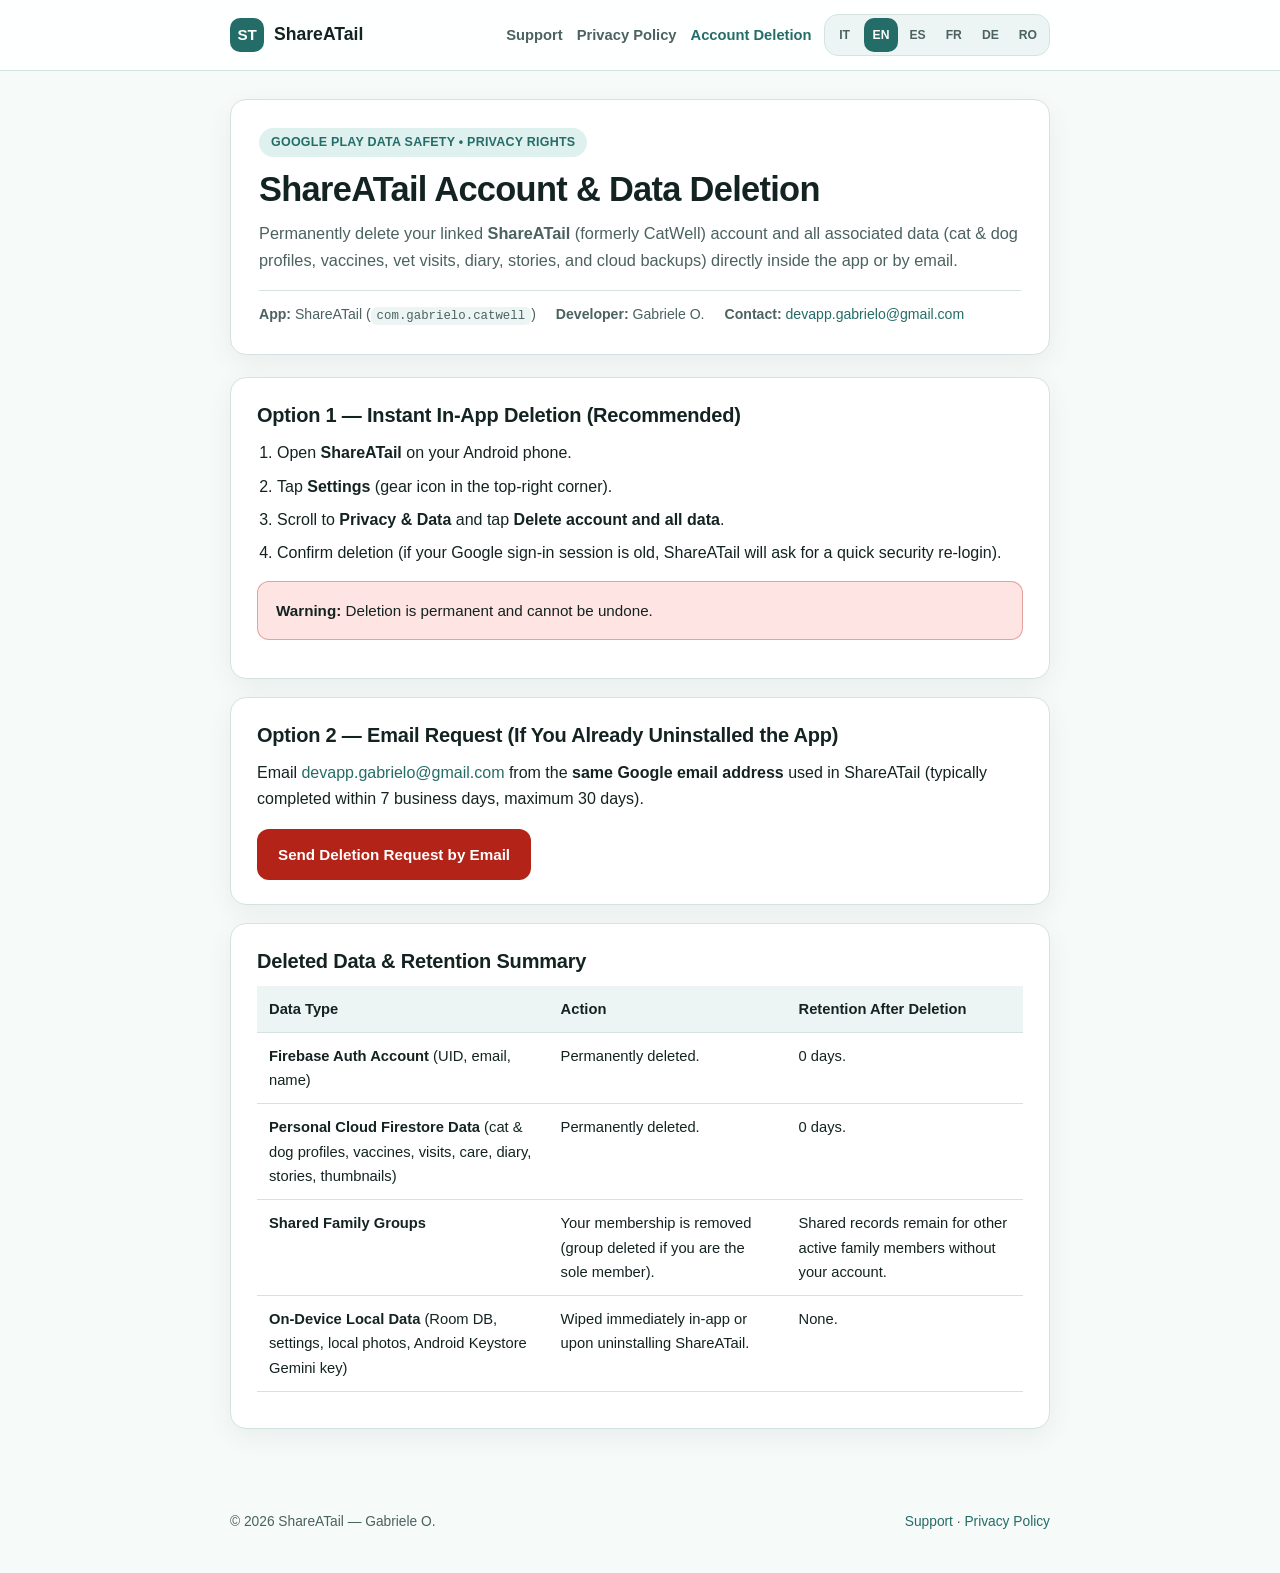
==== commit ad5d8ded: "Add files via upload" ====
--- a/account-deletion.html
+++ b/account-deletion.html
@@ -3,16 +3,16 @@
 <head>
   <meta charset="UTF-8">
   <meta name="viewport" content="width=device-width, initial-scale=1.0">
-  <title>Account &amp; Data Deletion — CatWell</title>
-  <meta name="description" content="How to permanently delete your CatWell account and all associated personal data in IT, EN, ES, FR, DE, and RO.">
+  <title>Account &amp; Data Deletion — ShareATail</title>
+  <meta name="description" content="How to permanently delete your ShareATail (formerly CatWell) account and all associated personal data in IT, EN, ES, FR, DE, and RO.">
   <link rel="stylesheet" href="styles.css">
 </head>
 <body>
   <header class="site-header">
     <div class="header-inner">
       <a class="brand" href="index.html">
-        <span class="brand-mark" aria-hidden="true">CW</span>
-        <span>CatWell</span>
+        <span class="brand-mark" aria-hidden="true">ST</span>
+        <span>ShareATail</span>
       </a>
       <div class="header-actions">
         <nav class="nav-links" aria-label="Main navigation">
@@ -37,10 +37,10 @@
     <div data-lang="it" id="it">
       <section class="hero">
         <span class="eyebrow">Google Play Data Safety • Diritti GDPR</span>
-        <h1>Eliminazione Account e Dati di CatWell</h1>
-        <p class="lead">Elimina definitivamente il tuo account collegato a <strong>CatWell</strong> e tutti i dati associati (profili gatti, vaccini, visite, diario, storie e backup cloud) direttamente dall'app oppure via email.</p>
-        <div class="meta-row">
-          <span><strong>App:</strong> CatWell (<code>com.gabrielo.catwell</code>)</span>
+        <h1>Eliminazione Account e Dati di ShareATail</h1>
+        <p class="lead">Elimina definitivamente il tuo account collegato a <strong>ShareATail</strong> (ex CatWell) e tutti i dati associati (profili gatti e cani, vaccini, visite, diario, storie e backup cloud) direttamente dall'app oppure via email.</p>
+        <div class="meta-row">
+          <span><strong>App:</strong> ShareATail (<code>com.gabrielo.catwell</code>)</span>
           <span><strong>Sviluppatore:</strong> Gabriele O.</span>
           <span><strong>Contatto:</strong> <a href="mailto:devapp.gabrielo@gmail.com">devapp.gabrielo@gmail.com</a></span>
         </div>
@@ -48,7 +48,7 @@
       <section class="card">
         <h2>Opzione 1 — Cancellazione immediata nell'app (Consigliata)</h2>
         <ol>
-          <li>Apri <strong>CatWell</strong> sul tuo smartphone Android.</li>
+          <li>Apri <strong>ShareATail</strong> sul tuo smartphone Android.</li>
           <li>Tocca <strong>Impostazioni</strong> (icona ingranaggio in alto a destra).</li>
           <li>Scorri fino a <strong>Privacy e dati</strong> e tocca <strong>Elimina account e tutti i dati</strong>.</li>
           <li>Conferma (se la sessione Google è vecchia, l'app richiederà un rapido re-login di sicurezza).</li>
@@ -57,9 +57,9 @@
       </section>
       <section class="card">
         <h2>Opzione 2 — Richiesta via email (se hai già disinstallato l'app)</h2>
-        <p>Scrivi dallo <strong>stesso indirizzo email Google</strong> usato in CatWell a <a href="mailto:devapp.gabrielo@gmail.com">devapp.gabrielo@gmail.com</a> (evasione entro 7 giorni lavorativi, massimo 30 giorni).</p>
-        <div class="btn-row">
-          <a class="btn btn-danger" href="mailto:devapp.gabrielo@gmail.com?subject=Richiesta%20eliminazione%20account%20e%20dati%20-%20CatWell&amp;body=Ciao%2C%0A%0AChiedo%20l%27eliminazione%20definitiva%20del%20mio%20account%20CatWell%20e%20di%20tutti%20i%20dati%20cloud%20associati.%0A%0AEmail%20Google%20usata%20in%20CatWell%3A%20">Invia richiesta di eliminazione via Email</a>
+        <p>Scrivi dallo <strong>stesso indirizzo email Google</strong> usato in ShareATail a <a href="mailto:devapp.gabrielo@gmail.com">devapp.gabrielo@gmail.com</a> (evasione entro 7 giorni lavorativi, massimo 30 giorni).</p>
+        <div class="btn-row">
+          <a class="btn btn-danger" href="mailto:devapp.gabrielo@gmail.com?subject=Richiesta%20eliminazione%20account%20e%20dati%20-%20ShareATail&amp;body=Ciao%2C%0A%0AChiedo%20l%27eliminazione%20definitiva%20del%20mio%20account%20ShareATail%20e%20di%20tutti%20i%20dati%20cloud%20associati.%0A%0AEmail%20Google%20usata%20in%20ShareATail%3A%20">Invia richiesta di eliminazione via Email</a>
         </div>
       </section>
       <section class="card">
@@ -69,7 +69,7 @@
             <thead><tr><th>Tipo di dato</th><th>Esito</th><th>Conservazione residua</th></tr></thead>
             <tbody>
               <tr><td><strong>Account Firebase Auth</strong> (UID, email, nome)</td><td>Eliminato definitivamente.</td><td>0 giorni.</td></tr>
-              <tr><td><strong>Dati cloud personali Firestore</strong> (gatti, vaccini, visite, cure, diario, storie, miniature)</td><td>Eliminati definitivamente.</td><td>0 giorni.</td></tr>
+              <tr><td><strong>Dati cloud personali Firestore</strong> (profili gatti e cani, vaccini, visite, cure, diario, storie, miniature)</td><td>Eliminati definitivamente.</td><td>0 giorni.</td></tr>
               <tr><td><strong>Gruppi Famiglia condivisi</strong></td><td>Rimozione dal gruppo (o eliminazione del gruppo se unico membro).</td><td>I dati condivisi restano agli altri membri attivi senza il tuo account.</td></tr>
               <tr><td><strong>Dati locali</strong> (Room, preferenze, foto locali, chiave Gemini in Android Keystore)</td><td>Cancellati subito in-app o alla disinstallazione.</td><td>Nessuna.</td></tr>
             </tbody>
@@ -82,10 +82,10 @@
     <div data-lang="en" id="en" class="lang-hidden">
       <section class="hero">
         <span class="eyebrow">Google Play Data Safety • Privacy Rights</span>
-        <h1>CatWell Account &amp; Data Deletion</h1>
-        <p class="lead">Permanently delete your linked <strong>CatWell</strong> account and all associated data (cat profiles, vaccines, vet visits, diary, stories, and cloud backups) directly inside the app or by email.</p>
-        <div class="meta-row">
-          <span><strong>App:</strong> CatWell (<code>com.gabrielo.catwell</code>)</span>
+        <h1>ShareATail Account &amp; Data Deletion</h1>
+        <p class="lead">Permanently delete your linked <strong>ShareATail</strong> (formerly CatWell) account and all associated data (cat &amp; dog profiles, vaccines, vet visits, diary, stories, and cloud backups) directly inside the app or by email.</p>
+        <div class="meta-row">
+          <span><strong>App:</strong> ShareATail (<code>com.gabrielo.catwell</code>)</span>
           <span><strong>Developer:</strong> Gabriele O.</span>
           <span><strong>Contact:</strong> <a href="mailto:devapp.gabrielo@gmail.com">devapp.gabrielo@gmail.com</a></span>
         </div>
@@ -93,18 +93,18 @@
       <section class="card">
         <h2>Option 1 — Instant In-App Deletion (Recommended)</h2>
         <ol>
-          <li>Open <strong>CatWell</strong> on your Android phone.</li>
+          <li>Open <strong>ShareATail</strong> on your Android phone.</li>
           <li>Tap <strong>Settings</strong> (gear icon in the top-right corner).</li>
           <li>Scroll to <strong>Privacy &amp; Data</strong> and tap <strong>Delete account and all data</strong>.</li>
-          <li>Confirm deletion (if your Google sign-in session is old, CatWell will ask for a quick security re-login).</li>
+          <li>Confirm deletion (if your Google sign-in session is old, ShareATail will ask for a quick security re-login).</li>
         </ol>
         <div class="callout-danger"><strong>Warning:</strong> Deletion is permanent and cannot be undone.</div>
       </section>
       <section class="card">
         <h2>Option 2 — Email Request (If You Already Uninstalled the App)</h2>
-        <p>Email <a href="mailto:devapp.gabrielo@gmail.com">devapp.gabrielo@gmail.com</a> from the <strong>same Google email address</strong> used in CatWell (typically completed within 7 business days, maximum 30 days).</p>
-        <div class="btn-row">
-          <a class="btn btn-danger" href="mailto:devapp.gabrielo@gmail.com?subject=Account%20and%20Data%20Deletion%20Request%20-%20CatWell&amp;body=Hello%2C%0A%0APlease%20permanently%20delete%20my%20CatWell%20account%20and%20all%20associated%20cloud%20data.%0A%0AGoogle%20email%20used%20in%20CatWell%3A%20">Send Deletion Request by Email</a>
+        <p>Email <a href="mailto:devapp.gabrielo@gmail.com">devapp.gabrielo@gmail.com</a> from the <strong>same Google email address</strong> used in ShareATail (typically completed within 7 business days, maximum 30 days).</p>
+        <div class="btn-row">
+          <a class="btn btn-danger" href="mailto:devapp.gabrielo@gmail.com?subject=Account%20and%20Data%20Deletion%20Request%20-%20ShareATail&amp;body=Hello%2C%0A%0APlease%20permanently%20delete%20my%20ShareATail%20account%20and%20all%20associated%20cloud%20data.%0A%0AGoogle%20email%20used%20in%20ShareATail%3A%20">Send Deletion Request by Email</a>
         </div>
       </section>
       <section class="card">
@@ -114,9 +114,9 @@
             <thead><tr><th>Data Type</th><th>Action</th><th>Retention After Deletion</th></tr></thead>
             <tbody>
               <tr><td><strong>Firebase Auth Account</strong> (UID, email, name)</td><td>Permanently deleted.</td><td>0 days.</td></tr>
-              <tr><td><strong>Personal Cloud Firestore Data</strong> (cats, vaccines, visits, care, diary, stories, thumbnails)</td><td>Permanently deleted.</td><td>0 days.</td></tr>
+              <tr><td><strong>Personal Cloud Firestore Data</strong> (cat &amp; dog profiles, vaccines, visits, care, diary, stories, thumbnails)</td><td>Permanently deleted.</td><td>0 days.</td></tr>
               <tr><td><strong>Shared Family Groups</strong></td><td>Your membership is removed (group deleted if you are the sole member).</td><td>Shared records remain for other active family members without your account.</td></tr>
-              <tr><td><strong>On-Device Local Data</strong> (Room DB, settings, local photos, Android Keystore Gemini key)</td><td>Wiped immediately in-app or upon uninstalling CatWell.</td><td>None.</td></tr>
+              <tr><td><strong>On-Device Local Data</strong> (Room DB, settings, local photos, Android Keystore Gemini key)</td><td>Wiped immediately in-app or upon uninstalling ShareATail.</td><td>None.</td></tr>
             </tbody>
           </table>
         </div>
@@ -127,10 +127,10 @@
     <div data-lang="es" id="es" class="lang-hidden">
       <section class="hero">
         <span class="eyebrow">Google Play Data Safety • Derechos RGPD</span>
-        <h1>Eliminación de Cuenta y Datos de CatWell</h1>
-        <p class="lead">Elimina de forma permanente tu cuenta vinculada a <strong>CatWell</strong> y todos los datos asociados (perfiles de gatos, vacunas, citas, diario, historias y copias en la nube) desde la app o por correo.</p>
-        <div class="meta-row">
-          <span><strong>App:</strong> CatWell (<code>com.gabrielo.catwell</code>)</span>
+        <h1>Eliminación de Cuenta y Datos de ShareATail</h1>
+        <p class="lead">Elimina de forma permanente tu cuenta vinculada a <strong>ShareATail</strong> (antes CatWell) y todos los datos asociados (perfiles de gatos y perros, vacunas, citas, diario, historias y copias en la nube) desde la app o por correo.</p>
+        <div class="meta-row">
+          <span><strong>App:</strong> ShareATail (<code>com.gabrielo.catwell</code>)</span>
           <span><strong>Desarrollador:</strong> Gabriele O.</span>
           <span><strong>Contacto:</strong> <a href="mailto:devapp.gabrielo@gmail.com">devapp.gabrielo@gmail.com</a></span>
         </div>
@@ -138,7 +138,7 @@
       <section class="card">
         <h2>Opción 1 — Eliminación inmediata en la app (Recomendada)</h2>
         <ol>
-          <li>Abre <strong>CatWell</strong> en tu teléfono Android.</li>
+          <li>Abre <strong>ShareATail</strong> en tu teléfono Android.</li>
           <li>Toca <strong>Ajustes</strong> (icono de engranaje arriba a la derecha).</li>
           <li>Desplázate hasta <strong>Privacidad y datos</strong> y toca <strong>Eliminar cuenta y todos los datos</strong>.</li>
           <li>Confirma (si tu sesión de Google es antigua, la app pedirá un breve reinicio de sesión por seguridad).</li>
@@ -147,9 +147,9 @@
       </section>
       <section class="card">
         <h2>Opción 2 — Solicitud por correo (si ya desinstalaste la app)</h2>
-        <p>Escribe desde el <strong>mismo correo de Google</strong> usado en CatWell a <a href="mailto:devapp.gabrielo@gmail.com">devapp.gabrielo@gmail.com</a> (plazo habitual 7 días laborables, máximo 30 días).</p>
-        <div class="btn-row">
-          <a class="btn btn-danger" href="mailto:devapp.gabrielo@gmail.com?subject=Solicitud%20eliminacion%20cuenta%20y%20datos%20-%20CatWell&amp;body=Hola%2C%0A%0ASolicito%20la%20eliminacion%20definitiva%20de%20mi%20cuenta%20CatWell%20y%20todos%20los%20datos%20en%20la%20nube.%0A%0ACorreo%20Google%20usado%20en%20CatWell%3A%20">Enviar solicitud por Correo</a>
+        <p>Escribe desde el <strong>mismo correo de Google</strong> usado en ShareATail a <a href="mailto:devapp.gabrielo@gmail.com">devapp.gabrielo@gmail.com</a> (plazo habitual 7 días laborables, máximo 30 días).</p>
+        <div class="btn-row">
+          <a class="btn btn-danger" href="mailto:devapp.gabrielo@gmail.com?subject=Solicitud%20eliminacion%20cuenta%20y%20datos%20-%20ShareATail&amp;body=Hola%2C%0A%0ASolicito%20la%20eliminacion%20definitiva%20de%20mi%20cuenta%20ShareATail%20y%20todos%20los%20datos%20en%20la%20nube.%0A%0ACorreo%20Google%20usado%20en%20ShareATail%3A%20">Enviar solicitud por Correo</a>
         </div>
       </section>
       <section class="card">
@@ -159,7 +159,7 @@
             <thead><tr><th>Tipo de dato</th><th>Resultado</th><th>Conservación residual</th></tr></thead>
             <tbody>
               <tr><td><strong>Cuenta Firebase Auth</strong> (UID, correo, nombre)</td><td>Eliminada definitivamente.</td><td>0 días.</td></tr>
-              <tr><td><strong>Datos personales en Firestore</strong> (gatos, vacunas, citas, cuidados, diario, historias, miniaturas)</td><td>Eliminados definitivamente.</td><td>0 días.</td></tr>
+              <tr><td><strong>Datos personales en Firestore</strong> (perfiles de gatos y perros, vacunas, citas, cuidados, diario, historias, miniaturas)</td><td>Eliminados definitivamente.</td><td>0 días.</td></tr>
               <tr><td><strong>Grupos Familiares compartidos</strong></td><td>Baja del grupo (o eliminación si eres el único miembro).</td><td>Los datos compartidos permanecen para otros miembros activos sin tu cuenta.</td></tr>
               <tr><td><strong>Datos locales</strong> (Room, ajustes, fotos locales, clave Gemini en Android Keystore)</td><td>Borrados al instante en la app o al desinstalarla.</td><td>Ninguna.</td></tr>
             </tbody>
@@ -172,10 +172,10 @@
     <div data-lang="fr" id="fr" class="lang-hidden">
       <section class="hero">
         <span class="eyebrow">Google Play Data Safety • Droits RGPD</span>
-        <h1>Suppression du Compte et des Données CatWell</h1>
-        <p class="lead">Supprimez définitivement votre compte associé à <strong>CatWell</strong> ainsi que toutes les données (profils de chats, vaccins, visites, journal, histoires et sauvegardes cloud) depuis l'application ou par e-mail.</p>
-        <div class="meta-row">
-          <span><strong>Application :</strong> CatWell (<code>com.gabrielo.catwell</code>)</span>
+        <h1>Suppression du Compte et des Données ShareATail</h1>
+        <p class="lead">Supprimez définitivement votre compte associé à <strong>ShareATail</strong> (anciennement CatWell) ainsi que toutes les données (profils de chats et chiens, vaccins, visites, journal, histoires et sauvegardes cloud) depuis l'application ou par e-mail.</p>
+        <div class="meta-row">
+          <span><strong>Application :</strong> ShareATail (<code>com.gabrielo.catwell</code>)</span>
           <span><strong>Développeur :</strong> Gabriele O.</span>
           <span><strong>Contact :</strong> <a href="mailto:devapp.gabrielo@gmail.com">devapp.gabrielo@gmail.com</a></span>
         </div>
@@ -183,7 +183,7 @@
       <section class="card">
         <h2>Option 1 — Suppression immédiate dans l'application (Recommandée)</h2>
         <ol>
-          <li>Ouvrez <strong>CatWell</strong> sur votre smartphone Android.</li>
+          <li>Ouvrez <strong>ShareATail</strong> sur votre smartphone Android.</li>
           <li>Appuyez sur <strong>Paramètres</strong> (icône engrenage en haut à droite).</li>
           <li>Allez dans <strong>Confidentialité et données</strong> puis appuyez sur <strong>Supprimer le compte et toutes les données</strong>.</li>
           <li>Confirmez (une reconnexion Google rapide peut être demandée par sécurité).</li>
@@ -192,9 +192,9 @@
       </section>
       <section class="card">
         <h2>Option 2 — Demande par e-mail (si l'application est désinstallée)</h2>
-        <p>Écrivez depuis la <strong>même adresse Google</strong> utilisée dans CatWell à <a href="mailto:devapp.gabrielo@gmail.com">devapp.gabrielo@gmail.com</a> (traitement sous 7 jours ouvrés, 30 jours maximum).</p>
-        <div class="btn-row">
-          <a class="btn btn-danger" href="mailto:devapp.gabrielo@gmail.com?subject=Demande%20suppression%20compte%20et%20donnees%20-%20CatWell&amp;body=Bonjour%2C%0A%0AJe%20demande%20la%20suppression%20definitive%20de%20mon%20compte%20CatWell%20et%20de%20toutes%20les%20donnees%20cloud%20associees.%0A%0AAdresse%20Google%20utilisee%20dans%20CatWell%20%3A%20">Envoyer la demande par E-mail</a>
+        <p>Écrivez depuis la <strong>même adresse Google</strong> utilisée dans ShareATail à <a href="mailto:devapp.gabrielo@gmail.com">devapp.gabrielo@gmail.com</a> (traitement sous 7 jours ouvrés, 30 jours maximum).</p>
+        <div class="btn-row">
+          <a class="btn btn-danger" href="mailto:devapp.gabrielo@gmail.com?subject=Demande%20suppression%20compte%20et%20donnees%20-%20ShareATail&amp;body=Bonjour%2C%0A%0AJe%20demande%20la%20suppression%20definitive%20de%20mon%20compte%20ShareATail%20et%20de%20toutes%20les%20donnees%20cloud%20associees.%0A%0AAdresse%20Google%20utilisee%20dans%20ShareATail%20%3A%20">Envoyer la demande par E-mail</a>
         </div>
       </section>
       <section class="card">
@@ -204,7 +204,7 @@
             <thead><tr><th>Type de donnée</th><th>Action</th><th>Conservation résiduelle</th></tr></thead>
             <tbody>
               <tr><td><strong>Compte Firebase Auth</strong> (UID, e-mail, nom)</td><td>Supprimé définitivement.</td><td>0 jour.</td></tr>
-              <tr><td><strong>Données cloud personnelles Firestore</strong> (chats, vaccins, visites, soins, journal, histoires, vignettes)</td><td>Supprimées définitivement.</td><td>0 jour.</td></tr>
+              <tr><td><strong>Données cloud personnelles Firestore</strong> (profils chats et chiens, vaccins, visites, soins, journal, histoires, vignettes)</td><td>Supprimées définitivement.</td><td>0 jour.</td></tr>
               <tr><td><strong>Groupes Famille partagés</strong></td><td>Retrait du groupe (supprimé si vous étiez l'unique membre).</td><td>Les données partagées restent accessibles aux autres membres actifs sans votre compte.</td></tr>
               <tr><td><strong>Données locales</strong> (Room, préférences, photos locales, clé Gemini dans Android Keystore)</td><td>Effacées immédiatement dans l'app ou à la désinstallation.</td><td>Aucune.</td></tr>
             </tbody>
@@ -217,10 +217,10 @@
     <div data-lang="de" id="de" class="lang-hidden">
       <section class="hero">
         <span class="eyebrow">Google Play Data Safety • DSGVO-Rechte</span>
-        <h1>Konto- &amp; Datenlöschung für CatWell</h1>
-        <p class="lead">Lösche dein verknüpftes <strong>CatWell</strong>-Konto und alle zugehörigen Daten (Katzenprofile, Impfungen, Tierarzttermine, Tagebuch, Geschichten und Cloud-Backups) direkt in der App oder per E-Mail.</p>
-        <div class="meta-row">
-          <span><strong>App:</strong> CatWell (<code>com.gabrielo.catwell</code>)</span>
+        <h1>Konto- &amp; Datenlöschung für ShareATail</h1>
+        <p class="lead">Lösche dein verknüpftes <strong>ShareATail</strong>-Konto (ehemals CatWell) und alle zugehörigen Daten (Katzen- und Hundeprofile, Impfungen, Tierarzttermine, Tagebuch, Geschichten und Cloud-Backups) direkt in der App oder per E-Mail.</p>
+        <div class="meta-row">
+          <span><strong>App:</strong> ShareATail (<code>com.gabrielo.catwell</code>)</span>
           <span><strong>Entwickler:</strong> Gabriele O.</span>
           <span><strong>Kontakt:</strong> <a href="mailto:devapp.gabrielo@gmail.com">devapp.gabrielo@gmail.com</a></span>
         </div>
@@ -228,7 +228,7 @@
       <section class="card">
         <h2>Option 1 — Sofortige Löschung in der App (Empfohlen)</h2>
         <ol>
-          <li>Öffne <strong>CatWell</strong> auf deinem Android-Smartphone.</li>
+          <li>Öffne <strong>ShareATail</strong> auf deinem Android-Smartphone.</li>
           <li>Tippe oben rechts auf <strong>Einstellungen</strong> (Zahnrad-Symbol).</li>
           <li>Scrolle zu <strong>Datenschutz &amp; Daten</strong> und tippe auf <strong>Konto und alle Daten löschen</strong>.</li>
           <li>Bestätige die Löschung (aus Sicherheitsgründen kann eine kurze Google-Neuanmeldung erforderlich sein).</li>
@@ -239,7 +239,7 @@
         <h2>Option 2 — Anfrage per E-Mail (falls die App bereits deinstalliert wurde)</h2>
         <p>Schreibe von derselben <strong>Google-E-Mail-Adresse</strong> an <a href="mailto:devapp.gabrielo@gmail.com">devapp.gabrielo@gmail.com</a> (Bearbeitung meist innerhalb von 7 Werktagen, maximal 30 Tage).</p>
         <div class="btn-row">
-          <a class="btn btn-danger" href="mailto:devapp.gabrielo@gmail.com?subject=Loeschantrag%20Konto%20und%20Daten%20-%20CatWell&amp;body=Hallo%2C%0A%0Abitte%20loeschen%20Sie%20mein%20CatWell-Konto%20und%20alle%20zugehoerigen%20Cloud-Daten%20dauerhaft.%0A%0AVerwendete%20Google-E-Mail%20in%20CatWell%3A%20">Löschantrag per E-Mail senden</a>
+          <a class="btn btn-danger" href="mailto:devapp.gabrielo@gmail.com?subject=Loeschantrag%20Konto%20und%20Daten%20-%20ShareATail&amp;body=Hallo%2C%0A%0Abitte%20loeschen%20Sie%20mein%20ShareATail-Konto%20und%20alle%20zugehoerigen%20Cloud-Daten%20dauerhaft.%0A%0AVerwendete%20Google-E-Mail%20in%20ShareATail%3A%20">Löschantrag per E-Mail senden</a>
         </div>
       </section>
       <section class="card">
@@ -249,7 +249,7 @@
             <thead><tr><th>Datentyp</th><th>Ergebnis</th><th>Rest-Aufbewahrung</th></tr></thead>
             <tbody>
               <tr><td><strong>Firebase-Auth-Konto</strong> (UID, E-Mail, Name)</td><td>Dauerhaft gelöscht.</td><td>0 Tage.</td></tr>
-              <tr><td><strong>Persönliche Firestore-Daten</strong> (Katzen, Impfungen, Besuche, Pflege, Tagebuch, Geschichten, Vorschaubilder)</td><td>Dauerhaft gelöscht.</td><td>0 Tage.</td></tr>
+              <tr><td><strong>Persönliche Firestore-Daten</strong> (Katzen- und Hundeprofile, Impfungen, Besuche, Pflege, Tagebuch, Geschichten, Vorschaubilder)</td><td>Dauerhaft gelöscht.</td><td>0 Tage.</td></tr>
               <tr><td><strong>Geteilte Familiengruppen</strong></td><td>Mitgliedschaft entfernt (Gruppe gelöscht, wenn alleiniges Mitglied).</td><td>Geteilte Daten bleiben für andere aktive Mitglieder ohne dein Konto erhalten.</td></tr>
               <tr><td><strong>Lokale Gerätedaten</strong> (Room, Einstellungen, lokale Fotos, Android-Keystore-Gemini-Schlüssel)</td><td>Sofort in der App oder bei Deinstallation gelöscht.</td><td>Keine.</td></tr>
             </tbody>
@@ -262,10 +262,10 @@
     <div data-lang="ro" id="ro" class="lang-hidden">
       <section class="hero">
         <span class="eyebrow">Google Play Data Safety • Drepturi GDPR</span>
-        <h1>Ștergere Cont și Date CatWell</h1>
-        <p class="lead">Poți șterge definitiv contul asociat <strong>CatWell</strong> și toate datele aferente (profile pisici, vaccinuri, vizite, jurnal, povești și backup cloud) direct din aplicație sau prin email.</p>
-        <div class="meta-row">
-          <span><strong>Aplicație:</strong> CatWell (<code>com.gabrielo.catwell</code>)</span>
+        <h1>Ștergere Cont și Date ShareATail</h1>
+        <p class="lead">Poți șterge definitiv contul asociat <strong>ShareATail</strong> (fostă CatWell) și toate datele aferente (profile pisici și câini, vaccinuri, vizite, jurnal, povești și backup cloud) direct din aplicație sau prin email.</p>
+        <div class="meta-row">
+          <span><strong>Aplicație:</strong> ShareATail (<code>com.gabrielo.catwell</code>)</span>
           <span><strong>Dezvoltator:</strong> Gabriele O.</span>
           <span><strong>Contact:</strong> <a href="mailto:devapp.gabrielo@gmail.com">devapp.gabrielo@gmail.com</a></span>
         </div>
@@ -273,7 +273,7 @@
       <section class="card">
         <h2>Opțiunea 1 — Ștergere imediată în aplicație (Recomandat)</h2>
         <ol>
-          <li>Deschide <strong>CatWell</strong> pe telefonul Android.</li>
+          <li>Deschide <strong>ShareATail</strong> pe telefonul Android.</li>
           <li>Apasă <strong>Setări</strong> (pictograma rotiță din colțul dreapta sus).</li>
           <li>Derulează la <strong>Confidențialitate și date</strong> și apasă <strong>Șterge contul și toate datele</strong>.</li>
           <li>Confirmă (pentru securitate, dacă sesiunea Google este veche, aplicația va cere o re-autentificare rapidă).</li>
@@ -282,9 +282,9 @@
       </section>
       <section class="card">
         <h2>Opțiunea 2 — Solicitare prin email (dacă ai dezinstalat deja aplicația)</h2>
-        <p>Scrie de pe <strong>aceeași adresă Google</strong> folosită în CatWell la <a href="mailto:devapp.gabrielo@gmail.com">devapp.gabrielo@gmail.com</a> (procesare de regulă în 7 zile lucrătoare, maximum 30 de zile).</p>
-        <div class="btn-row">
-          <a class="btn btn-danger" href="mailto:devapp.gabrielo@gmail.com?subject=Cerere%20stergere%20cont%20si%20date%20-%20CatWell&amp;body=Salut%2C%0A%0ASolicit%20stergerea%20definitiva%20a%20contului%20meu%20CatWell%20si%20a%20tuturor%20datelor%20cloud%20asociate.%0A%0AAdresa%20Google%20folosita%20in%20CatWell%3A%20">Trimite cerere de ștergere pe Email</a>
+        <p>Scrie de pe <strong>aceeași adresă Google</strong> folosită în ShareATail la <a href="mailto:devapp.gabrielo@gmail.com">devapp.gabrielo@gmail.com</a> (procesare de regulă în 7 zile lucrătoare, maximum 30 de zile).</p>
+        <div class="btn-row">
+          <a class="btn btn-danger" href="mailto:devapp.gabrielo@gmail.com?subject=Cerere%20stergere%20cont%20si%20date%20-%20ShareATail&amp;body=Salut%2C%0A%0ASolicit%20stergerea%20definitiva%20a%20contului%20meu%20ShareATail%20si%20a%20tuturor%20datelor%20cloud%20asociate.%0A%0AAdresa%20Google%20folosita%20in%20ShareATail%3A%20">Trimite cerere de ștergere pe Email</a>
         </div>
       </section>
       <section class="card">
@@ -294,7 +294,7 @@
             <thead><tr><th>Tip de date</th><th>Rezultat</th><th>Păstrare reziduală</th></tr></thead>
             <tbody>
               <tr><td><strong>Cont Firebase Auth</strong> (UID, email, nume)</td><td>Șters definitiv.</td><td>0 zile.</td></tr>
-              <tr><td><strong>Date cloud personale Firestore</strong> (pisici, vaccinuri, vizite, îngrijire, jurnal, povești, miniaturi)</td><td>Șterse definitiv.</td><td>0 zile.</td></tr>
+              <tr><td><strong>Date cloud personale Firestore</strong> (profile pisici și câini, vaccinuri, vizite, îngrijire, jurnal, povești, miniaturi)</td><td>Șterse definitiv.</td><td>0 zile.</td></tr>
               <tr><td><strong>Grupuri de Familie partajate</strong></td><td>Eliminare din grup (grup șters dacă erai singurul membru).</td><td>Datele comune rămân accesibile celorlalți membri activi fără contul tău.</td></tr>
               <tr><td><strong>Date locale</strong> (Room, setări, fotografii locale, cheie Gemini în Android Keystore)</td><td>Șterse imediat din aplicație sau la dezinstalare.</td><td>Niciuna.</td></tr>
             </tbody>
@@ -305,7 +305,7 @@
   </main>
 
   <footer class="site-footer">
-    <span>© 2026 CatWell — Gabriele O.</span>
+    <span>© 2026 ShareATail — Gabriele O.</span>
     <span><a href="index.html">Support</a> · <a href="privacy-policy.html">Privacy Policy</a></span>
   </footer>
 
@@ -337,7 +337,7 @@
           if (labels[key]) el.textContent = labels[key];
         });
         if (persist) {
-          try { sessionStorage.setItem('catwell_legal_lang', lang); } catch (e) {}
+          try { sessionStorage.setItem('shareatail_legal_lang', lang); } catch (e) {}
         }
       }
       function detectInitialLang() {
@@ -349,7 +349,7 @@
           if (hash === '#' + code || hash.indexOf('#' + code + '-') === 0) return code;
         }
         try {
-          var saved = sessionStorage.getItem('catwell_legal_lang');
+          var saved = sessionStorage.getItem('shareatail_legal_lang') || sessionStorage.getItem('catwell_legal_lang');
           if (SUPPORTED.indexOf(saved) !== -1) return saved;
         } catch (e) {}
         var browserLang = (navigator.language || (navigator.languages && navigator.languages[0]) || 'en').toLowerCase().slice(0, 2);
--- a/styles.css
+++ b/styles.css
@@ -1,32 +1,34 @@
 :root {
-  --bg: #f6faf8;
+  --bg: #f6faf9;
   --surface: #ffffff;
-  --surface-subtle: #edf5f1;
-  --text: #13231f;
-  --text-muted: #4b615b;
-  --primary: #0f766e;
-  --primary-hover: #0d5f59;
-  --primary-soft: #d9f2ec;
-  --border: #d5e4de;
+  --surface-subtle: #edf5f4;
+  --text: #132321;
+  --text-muted: #4b625f;
+  --primary: #246c68;
+  --primary-hover: #1c5754;
+  --primary-soft: #dff1ef;
+  --accent: #e07a5f;
+  --border: #d4e3e1;
   --danger: #b42318;
   --danger-soft: #fee4e2;
   --warning-bg: #fff8eb;
   --warning-border: #f5c97b;
-  --shadow: 0 8px 28px rgba(15, 45, 38, 0.06);
+  --shadow: 0 8px 28px rgba(20, 56, 54, 0.06);
   --radius: 16px;
 }
 
 @media (prefers-color-scheme: dark) {
   :root {
-    --bg: #0c1412;
-    --surface: #13201d;
-    --surface-subtle: #192925;
-    --text: #e9f3f0;
-    --text-muted: #a3bab3;
-    --primary: #2dd4bf;
-    --primary-hover: #5eead4;
-    --primary-soft: rgba(45, 212, 191, 0.14);
-    --border: #243934;
+    --bg: #0c1514;
+    --surface: #132120;
+    --surface-subtle: #192b29;
+    --text: #eaf3f2;
+    --text-muted: #a4bcb9;
+    --primary: #52b8b1;
+    --primary-hover: #75cfc9;
+    --primary-soft: rgba(82, 184, 177, 0.16);
+    --accent: #f0957d;
+    --border: #243b39;
     --danger: #fda29b;
     --danger-soft: rgba(240, 68, 56, 0.16);
     --warning-bg: rgba(245, 158, 11, 0.12);
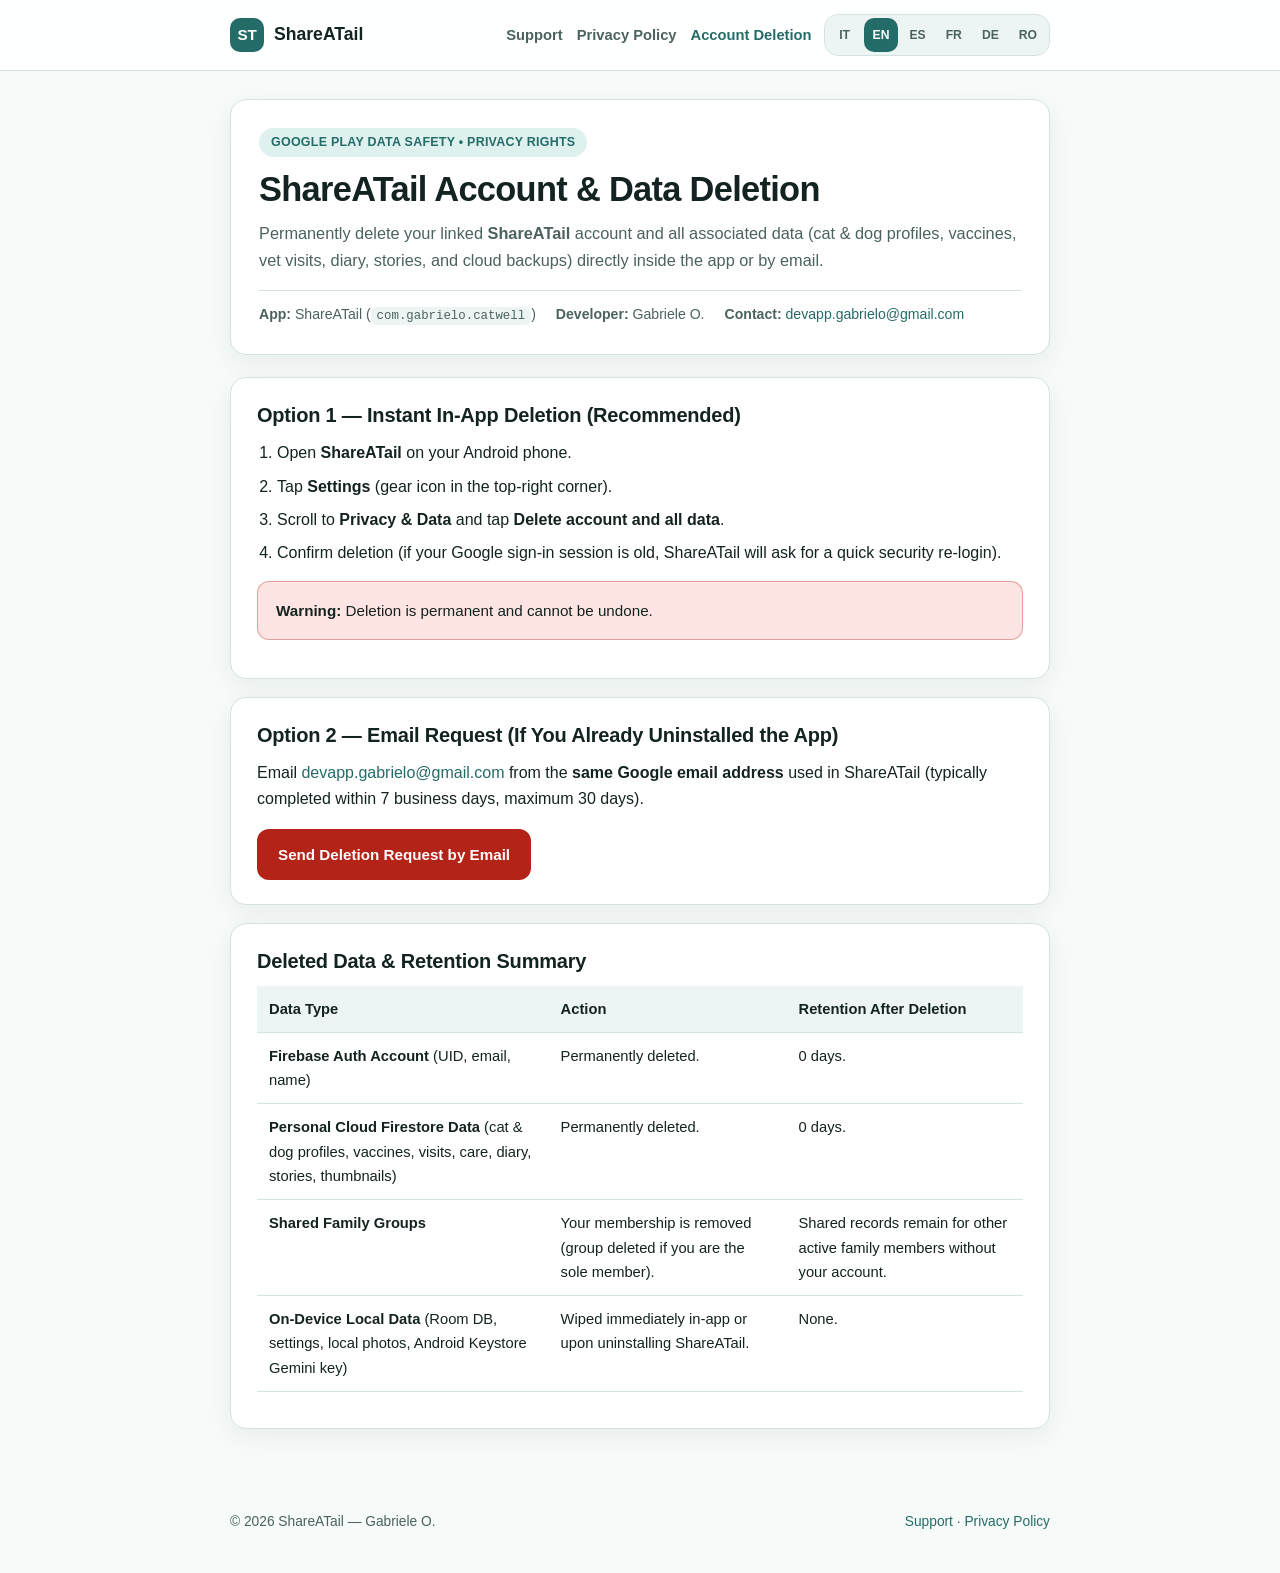
==== commit a3e78ed2: "Add files via upload" ====
--- a/account-deletion.html
+++ b/account-deletion.html
@@ -4,7 +4,7 @@
   <meta charset="UTF-8">
   <meta name="viewport" content="width=device-width, initial-scale=1.0">
   <title>Account &amp; Data Deletion — ShareATail</title>
-  <meta name="description" content="How to permanently delete your ShareATail (formerly CatWell) account and all associated personal data in IT, EN, ES, FR, DE, and RO.">
+  <meta name="description" content="How to permanently delete your ShareATail account and all associated personal data in IT, EN, ES, FR, DE, and RO.">
   <link rel="stylesheet" href="styles.css">
 </head>
 <body>
@@ -38,7 +38,7 @@
       <section class="hero">
         <span class="eyebrow">Google Play Data Safety • Diritti GDPR</span>
         <h1>Eliminazione Account e Dati di ShareATail</h1>
-        <p class="lead">Elimina definitivamente il tuo account collegato a <strong>ShareATail</strong> (ex CatWell) e tutti i dati associati (profili gatti e cani, vaccini, visite, diario, storie e backup cloud) direttamente dall'app oppure via email.</p>
+        <p class="lead">Elimina definitivamente il tuo account collegato a <strong>ShareATail</strong> e tutti i dati associati (profili gatti e cani, vaccini, visite, diario, storie e backup cloud) direttamente dall'app oppure via email.</p>
         <div class="meta-row">
           <span><strong>App:</strong> ShareATail (<code>com.gabrielo.catwell</code>)</span>
           <span><strong>Sviluppatore:</strong> Gabriele O.</span>
@@ -83,7 +83,7 @@
       <section class="hero">
         <span class="eyebrow">Google Play Data Safety • Privacy Rights</span>
         <h1>ShareATail Account &amp; Data Deletion</h1>
-        <p class="lead">Permanently delete your linked <strong>ShareATail</strong> (formerly CatWell) account and all associated data (cat &amp; dog profiles, vaccines, vet visits, diary, stories, and cloud backups) directly inside the app or by email.</p>
+        <p class="lead">Permanently delete your linked <strong>ShareATail</strong> account and all associated data (cat &amp; dog profiles, vaccines, vet visits, diary, stories, and cloud backups) directly inside the app or by email.</p>
         <div class="meta-row">
           <span><strong>App:</strong> ShareATail (<code>com.gabrielo.catwell</code>)</span>
           <span><strong>Developer:</strong> Gabriele O.</span>
@@ -128,7 +128,7 @@
       <section class="hero">
         <span class="eyebrow">Google Play Data Safety • Derechos RGPD</span>
         <h1>Eliminación de Cuenta y Datos de ShareATail</h1>
-        <p class="lead">Elimina de forma permanente tu cuenta vinculada a <strong>ShareATail</strong> (antes CatWell) y todos los datos asociados (perfiles de gatos y perros, vacunas, citas, diario, historias y copias en la nube) desde la app o por correo.</p>
+        <p class="lead">Elimina de forma permanente tu cuenta vinculada a <strong>ShareATail</strong> y todos los datos asociados (perfiles de gatos y perros, vacunas, citas, diario, historias y copias en la nube) desde la app o por correo.</p>
         <div class="meta-row">
           <span><strong>App:</strong> ShareATail (<code>com.gabrielo.catwell</code>)</span>
           <span><strong>Desarrollador:</strong> Gabriele O.</span>
@@ -173,7 +173,7 @@
       <section class="hero">
         <span class="eyebrow">Google Play Data Safety • Droits RGPD</span>
         <h1>Suppression du Compte et des Données ShareATail</h1>
-        <p class="lead">Supprimez définitivement votre compte associé à <strong>ShareATail</strong> (anciennement CatWell) ainsi que toutes les données (profils de chats et chiens, vaccins, visites, journal, histoires et sauvegardes cloud) depuis l'application ou par e-mail.</p>
+        <p class="lead">Supprimez définitivement votre compte associé à <strong>ShareATail</strong> ainsi que toutes les données (profils de chats et chiens, vaccins, visites, journal, histoires et sauvegardes cloud) depuis l'application ou par e-mail.</p>
         <div class="meta-row">
           <span><strong>Application :</strong> ShareATail (<code>com.gabrielo.catwell</code>)</span>
           <span><strong>Développeur :</strong> Gabriele O.</span>
@@ -218,7 +218,7 @@
       <section class="hero">
         <span class="eyebrow">Google Play Data Safety • DSGVO-Rechte</span>
         <h1>Konto- &amp; Datenlöschung für ShareATail</h1>
-        <p class="lead">Lösche dein verknüpftes <strong>ShareATail</strong>-Konto (ehemals CatWell) und alle zugehörigen Daten (Katzen- und Hundeprofile, Impfungen, Tierarzttermine, Tagebuch, Geschichten und Cloud-Backups) direkt in der App oder per E-Mail.</p>
+        <p class="lead">Lösche dein verknüpftes <strong>ShareATail</strong>-Konto und alle zugehörigen Daten (Katzen- und Hundeprofile, Impfungen, Tierarzttermine, Tagebuch, Geschichten und Cloud-Backups) direkt in der App oder per E-Mail.</p>
         <div class="meta-row">
           <span><strong>App:</strong> ShareATail (<code>com.gabrielo.catwell</code>)</span>
           <span><strong>Entwickler:</strong> Gabriele O.</span>
@@ -263,7 +263,7 @@
       <section class="hero">
         <span class="eyebrow">Google Play Data Safety • Drepturi GDPR</span>
         <h1>Ștergere Cont și Date ShareATail</h1>
-        <p class="lead">Poți șterge definitiv contul asociat <strong>ShareATail</strong> (fostă CatWell) și toate datele aferente (profile pisici și câini, vaccinuri, vizite, jurnal, povești și backup cloud) direct din aplicație sau prin email.</p>
+        <p class="lead">Poți șterge definitiv contul asociat <strong>ShareATail</strong> și toate datele aferente (profile pisici și câini, vaccinuri, vizite, jurnal, povești și backup cloud) direct din aplicație sau prin email.</p>
         <div class="meta-row">
           <span><strong>Aplicație:</strong> ShareATail (<code>com.gabrielo.catwell</code>)</span>
           <span><strong>Dezvoltator:</strong> Gabriele O.</span>
